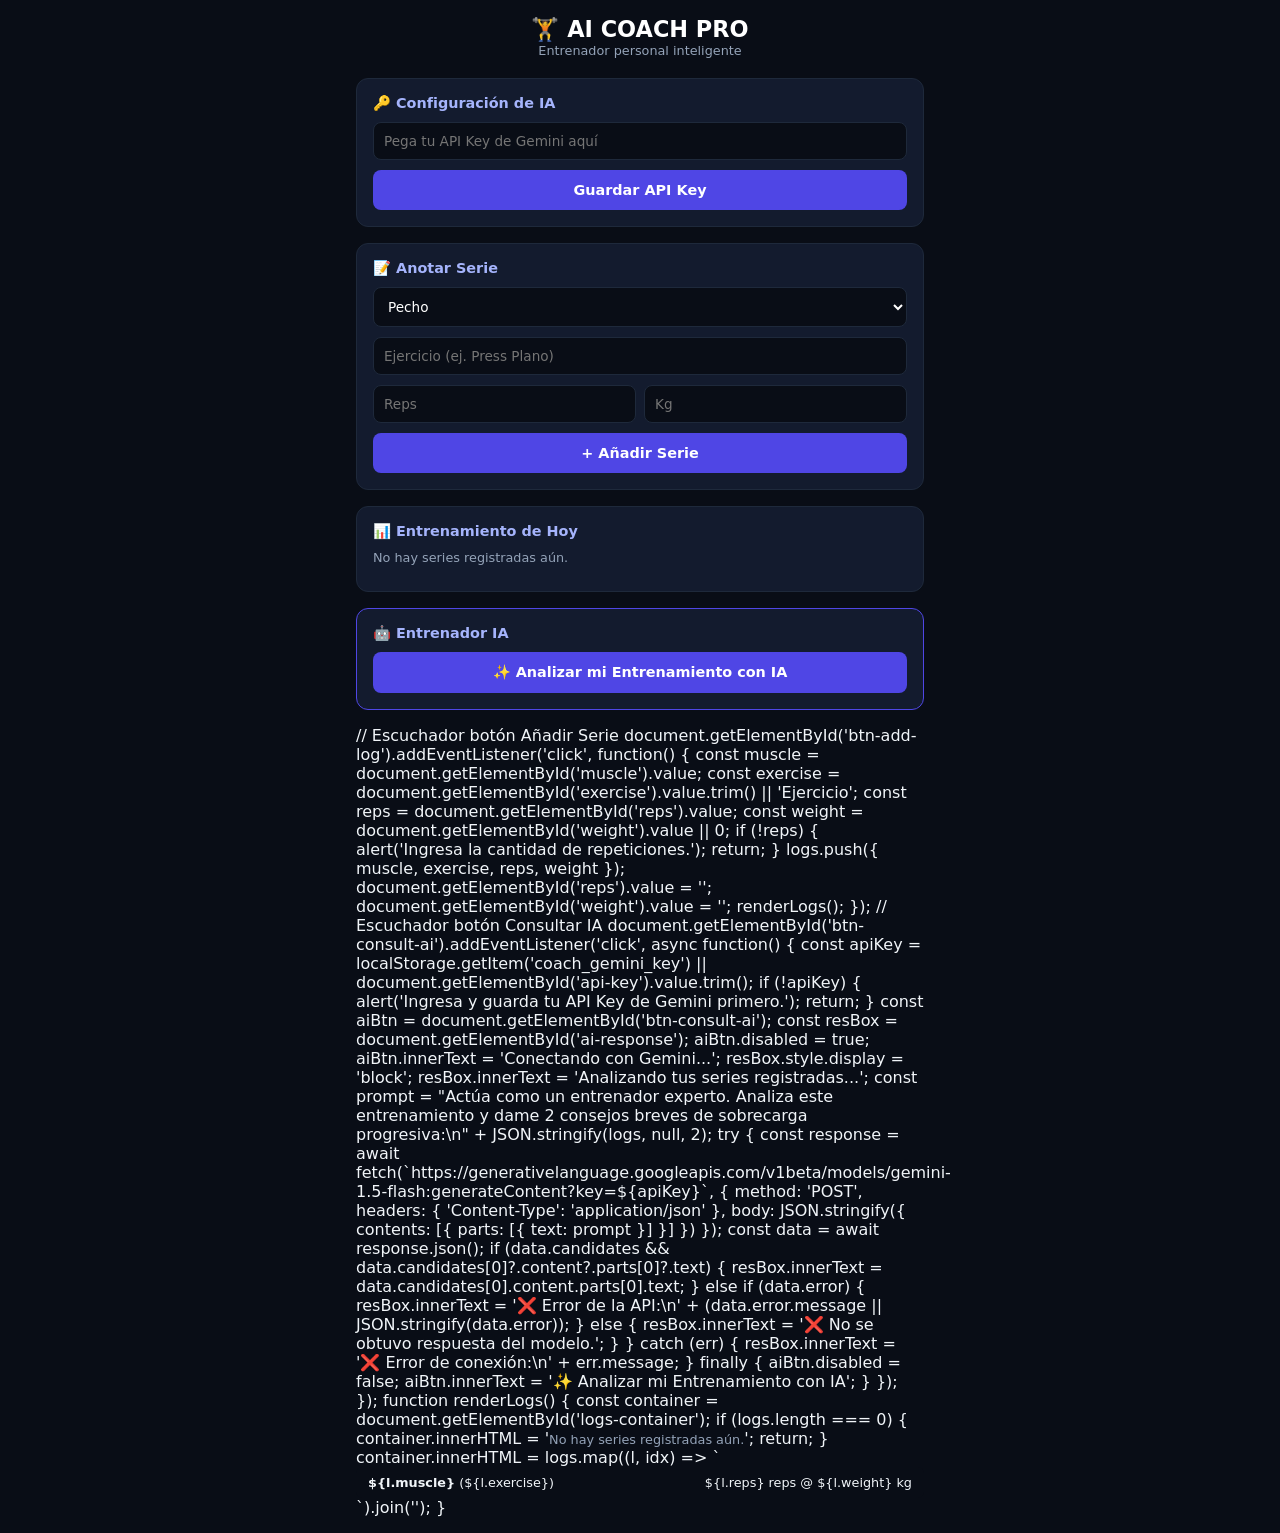
==== index.html @ 60cd3801 "Actualizar index.html" ====
<!DOCTYPE html>
<html lang="es">
<head>
    <meta charset="UTF-8">
    <meta name="viewport" content="width=device-width, initial-scale=1.0">
    <title>AI Coach Pro</title>
    <style>
        :root {
            --bg: #090d16;
            --card: #131b2e;
            --primary: #4f46e5;
            --accent: #10b981;
            --text: #f1f5f9;
            --sub: #94a3b8;
            --border: #1e293b;
        }

        * { box-sizing: border-box; margin: 0; padding: 0; font-family: system-ui, -apple-system, sans-serif; }
        body { background: var(--bg); color: var(--text); padding: 16px; max-width: 600px; margin: 0 auto; }
        
        header { text-align: center; margin-bottom: 20px; }
        h1 { font-size: 1.4rem; color: #fff; }
        p.subtitle { font-size: 0.8rem; color: var(--sub); }

        .card { background: var(--card); border: 1px solid var(--border); border-radius: 12px; padding: 16px; margin-bottom: 16px; }
        .card-title { font-size: 0.9rem; font-weight: 700; margin-bottom: 10px; color: #a5b4fc; }

        input, textarea, select {
            width: 100%; background: var(--bg); border: 1px solid var(--border);
            color: #fff; padding: 10px; border-radius: 8px; font-size: 0.85rem; margin-bottom: 10px;
            outline: none;
        }

        button {
            width: 100%; background: var(--primary); color: white; border: none;
            padding: 12px; border-radius: 8px; font-weight: 700; font-size: 0.9rem;
            cursor: pointer; transition: opacity 0.2s;
        }
        button:active { opacity: 0.8; }
        button:disabled { opacity: 0.5; cursor: not-allowed; }

        .workout-log { display: flex; flex-direction: column; gap: 8px; margin-bottom: 10px; }
        .log-item { background: var(--bg); padding: 8px 12px; border-radius: 6px; font-size: 0.8rem; display: flex; justify-content: space-between; align-items: center; }

        #ai-response {
            display: none; background: #064e3b; border: 1px solid var(--accent);
            padding: 12px; border-radius: 8px; font-size: 0.85rem; line-height: 1.5; margin-top: 10px; white-space: pre-wrap;
        }
    </style>
</head>
<body>

    <header>
        <h1>🏋️ AI COACH PRO</h1>
        <p class="subtitle">Entrenador personal inteligente</p>
    </header>

    <!-- Configuración Key -->
    <div class="card">
        <div class="card-title">🔑 Configuración de IA</div>
        <input type="password" id="api-key" placeholder="Pega tu API Key de Gemini aquí">
        <button id="btn-save-key">Guardar API Key</button>
    </div>

    <!-- Registro de Ejercicio -->
    <div class="card">
        <div class="card-title">📝 Anotar Serie</div>
        <select id="muscle">
            <option value="Pecho">Pecho</option>
            <option value="Espalda">Espalda</option>
            <option value="Hombros">Hombros</option>
            <option value="Piernas">Piernas</option>
            <option value="Brazos">Brazos</option>
        </select>
        <input type="text" id="exercise" placeholder="Ejercicio (ej. Press Plano)">
        <div style="display: flex; gap: 8px;">
            <input type="number" id="reps" placeholder="Reps">
            <input type="number" id="weight" placeholder="Kg">
        </div>
        <button id="btn-add-log">+ Añadir Serie</button>
    </div>

    <!-- Historial del Día -->
    <div class="card">
        <div class="card-title">📊 Entrenamiento de Hoy</div>
        <div id="logs-container" class="workout-log">
            <span style="font-size: 0.8rem; color: var(--sub);">No hay series registradas aún.</span>
        </div>
    </div>

    <!-- Analizador IA -->
    <div class="card" style="border-color: var(--primary);">
        <div class="card-title">🤖 Entrenador IA</div>
        <button id="btn-consult-ai">✨ Analizar mi Entrenamiento con IA</button>
        <div id="ai-response"></div>
    </div>

    <script>
    let logs = [];

    document.addEventListener("DOMContentLoaded", function() {
        
        // Cargar clave guardada
        const savedKey = localStorage.getItem('coach_gemini_key');
        if (savedKey) {
            document.getElementById('api-key').value = savedKey;
        }

        // Guardar API Key
        document.getElementById('btn-save-key').addEventListener('click', function() {
            const key = document.getElementById('api-key').value.trim();
            if (key) {
                localStorage.setItem('coach_gemini_key', key);
                alert('¡API Key guardada con éxito!');
            } else {
                alert('Ingresa una API Key válida.');
            }
        });

        // Registrar serie
        document.getElementById('btn-add-log').addEventListener('click', function() {
            const muscle = document.getElementById('muscle').value;
            const exercise = document.getElementById('exercise').value.trim() || 'Ejercicio';
            const reps = document.getElementById('reps').value;
            const weight = document.getElementById('weight').value || 0;

            if (!reps) {
                alert('Ingresa las repeticiones.');
                return;
            }

            logs.push({ muscle, exercise, reps, weight });
            document.getElementById('reps').value = '';
            document.getElementById('weight').value = '';
            
            renderLogs();
        });

        // Consultar IA con autodetección de modelo
        document.getElementById('btn-consult-ai').addEventListener('click', async function() {
            const apiKey = localStorage.getItem('coach_gemini_key') || document.getElementById('api-key').value.trim();
            
            if (!apiKey) {
                alert('Guarda tu API Key primero.');
                return;
            }

            const aiBtn = document.getElementById('btn-consult-ai');
            const resBox = document.getElementById('ai-response');
            
            aiBtn.disabled = true;
            aiBtn.innerText = 'Buscando modelo disponible...';
            resBox.style.display = 'block';
            resBox.innerText = 'Verificando modelos activos en tu cuenta...';

            try {
                // 1. Obtener la lista de modelos soportados por la API Key
                const listRes = await fetch(`https://generativelanguage.googleapis.com/v1beta/models?key=${apiKey}`);
                const listData = await listRes.json();

                if (!listData.models) {
                    throw new Error(listData.error?.message || "No se pudo consultar la lista de modelos.");
                }

                // Filtrar modelos válidos para generar contenido
                const validModel = listData.models.find(m => 
                    m.supportedGenerationMethods?.includes("generateContent") &&
                    (m.name.includes("flash") || m.name.includes("pro"))
                );

                if (!validModel) {
                    throw new Error("No hay modelos de generación de texto disponibles para esta clave API.");
                }

                const modelName = validModel.name; // Ejemplo: models/gemini-2.5-flash
                aiBtn.innerText = 'Analizando entrenamiento...';
                resBox.innerText = `Consultando a ${modelName.replace('models/', '')}...`;

                const prompt = "Actúa como un entrenador experto. Analiza las siguientes series y dame 2 consejos breves de sobrecarga progresiva:\n" + JSON.stringify(logs, null, 2);

                // 2. Ejecutar la petición al modelo detectado
                const response = await fetch(`https://generativelanguage.googleapis.com/v1beta/${modelName}:generateContent?key=${apiKey}`, {
                    method: 'POST',
                    headers: { 'Content-Type': 'application/json' },
                    body: JSON.stringify({
                        contents: [{ parts: [{ text: prompt }] }]
                    })
                });

                const data = await response.json();

                if (data.candidates && data.candidates[0]?.content?.parts[0]?.text) {
                    resBox.innerText = data.candidates[0].content.parts[0].text;
                } else if (data.error) {
                    resBox.innerText = '❌ Error del modelo:\n' + data.error.message;
                } else {
                    resBox.innerText = '❌ Sin respuesta del servidor.';
                }

            } catch (err) {
                resBox.innerText = '❌ Error:\n' + err.message;
            } finally {
                aiBtn.disabled = false;
                aiBtn.innerText = '✨ Analizar mi Entrenamiento con IA';
            }
        });
    });

    function renderLogs() {
        const container = document.getElementById('logs-container');
        if (logs.length === 0) {
            container.innerHTML = '<span style="font-size: 0.8rem; color: var(--sub);">No hay series registradas aún.</span>';
            return;
        }

        container.innerHTML = logs.map(l => `
            <div class="log-item">
                <span><strong>${l.muscle}</strong> (${l.exercise})</span>
                <span>${l.reps} reps @ ${l.weight} kg</span>
            </div>
        `).join('');
    }
</script>

            // Escuchador botón Añadir Serie
            document.getElementById('btn-add-log').addEventListener('click', function() {
                const muscle = document.getElementById('muscle').value;
                const exercise = document.getElementById('exercise').value.trim() || 'Ejercicio';
                const reps = document.getElementById('reps').value;
                const weight = document.getElementById('weight').value || 0;

                if (!reps) {
                    alert('Ingresa la cantidad de repeticiones.');
                    return;
                }

                logs.push({ muscle, exercise, reps, weight });
                document.getElementById('reps').value = '';
                document.getElementById('weight').value = '';
                
                renderLogs();
            });

            // Escuchador botón Consultar IA
            document.getElementById('btn-consult-ai').addEventListener('click', async function() {
                const apiKey = localStorage.getItem('coach_gemini_key') || document.getElementById('api-key').value.trim();
                
                if (!apiKey) {
                    alert('Ingresa y guarda tu API Key de Gemini primero.');
                    return;
                }

                const aiBtn = document.getElementById('btn-consult-ai');
                const resBox = document.getElementById('ai-response');
                
                aiBtn.disabled = true;
                aiBtn.innerText = 'Conectando con Gemini...';
                resBox.style.display = 'block';
                resBox.innerText = 'Analizando tus series registradas...';

                const prompt = "Actúa como un entrenador experto. Analiza este entrenamiento y dame 2 consejos breves de sobrecarga progresiva:\n" + JSON.stringify(logs, null, 2);

                try {
                    const response = await fetch(`https://generativelanguage.googleapis.com/v1beta/models/gemini-1.5-flash:generateContent?key=${apiKey}`, {
                        method: 'POST',
                        headers: { 'Content-Type': 'application/json' },
                        body: JSON.stringify({
                            contents: [{ parts: [{ text: prompt }] }]
                        })
                    });

                    const data = await response.json();

                    if (data.candidates && data.candidates[0]?.content?.parts[0]?.text) {
                        resBox.innerText = data.candidates[0].content.parts[0].text;
                    } else if (data.error) {
                        resBox.innerText = '❌ Error de la API:\n' + (data.error.message || JSON.stringify(data.error));
                    } else {
                        resBox.innerText = '❌ No se obtuvo respuesta del modelo.';
                    }
                } catch (err) {
                    resBox.innerText = '❌ Error de conexión:\n' + err.message;
                } finally {
                    aiBtn.disabled = false;
                    aiBtn.innerText = '✨ Analizar mi Entrenamiento con IA';
                }
            });
        });

        function renderLogs() {
            const container = document.getElementById('logs-container');
            if (logs.length === 0) {
                container.innerHTML = '<span style="font-size: 0.8rem; color: var(--sub);">No hay series registradas aún.</span>';
                return;
            }

            container.innerHTML = logs.map((l, idx) => `
                <div class="log-item">
                    <span><strong>${l.muscle}</strong> (${l.exercise})</span>
                    <span>${l.reps} reps @ ${l.weight} kg</span>
                </div>
            `).join('');
        }
    </script>
</body>
</html>
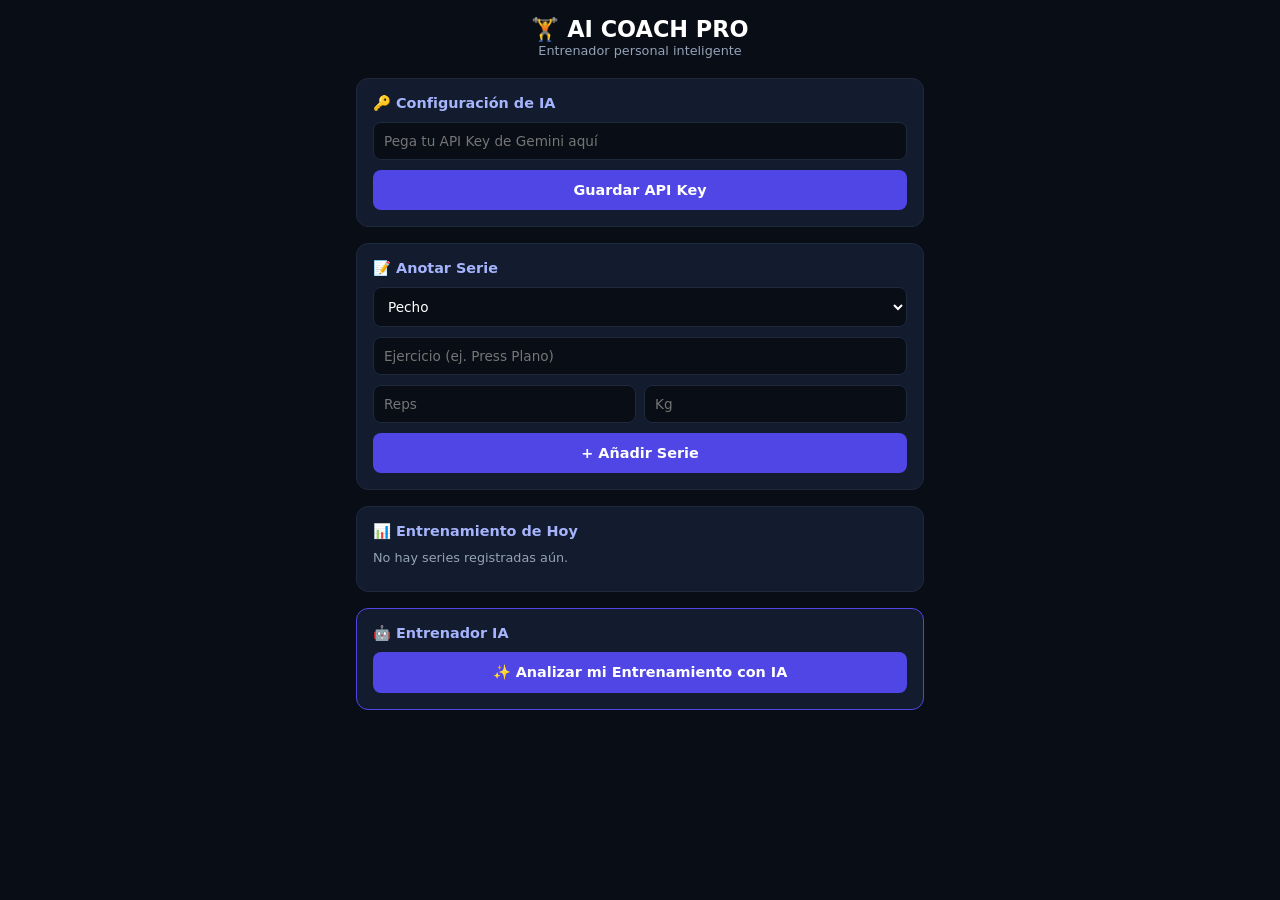
==== commit 90cb27cd: "Actualizar index.html" ====
--- a/index.html
+++ b/index.html
@@ -96,133 +96,28 @@
     </div>
 
     <script>
-    let logs = [];
-
-    document.addEventListener("DOMContentLoaded", function() {
-        
-        // Cargar clave guardada
-        const savedKey = localStorage.getItem('coach_gemini_key');
-        if (savedKey) {
-            document.getElementById('api-key').value = savedKey;
-        }
-
-        // Guardar API Key
-        document.getElementById('btn-save-key').addEventListener('click', function() {
-            const key = document.getElementById('api-key').value.trim();
-            if (key) {
-                localStorage.setItem('coach_gemini_key', key);
-                alert('¡API Key guardada con éxito!');
-            } else {
-                alert('Ingresa una API Key válida.');
+        let logs = [];
+
+        document.addEventListener("DOMContentLoaded", function() {
+            
+            // Cargar clave guardada
+            const savedKey = localStorage.getItem('coach_gemini_key');
+            if (savedKey) {
+                document.getElementById('api-key').value = savedKey;
             }
-        });
-
-        // Registrar serie
-        document.getElementById('btn-add-log').addEventListener('click', function() {
-            const muscle = document.getElementById('muscle').value;
-            const exercise = document.getElementById('exercise').value.trim() || 'Ejercicio';
-            const reps = document.getElementById('reps').value;
-            const weight = document.getElementById('weight').value || 0;
-
-            if (!reps) {
-                alert('Ingresa las repeticiones.');
-                return;
-            }
-
-            logs.push({ muscle, exercise, reps, weight });
-            document.getElementById('reps').value = '';
-            document.getElementById('weight').value = '';
-            
-            renderLogs();
-        });
-
-        // Consultar IA con autodetección de modelo
-        document.getElementById('btn-consult-ai').addEventListener('click', async function() {
-            const apiKey = localStorage.getItem('coach_gemini_key') || document.getElementById('api-key').value.trim();
-            
-            if (!apiKey) {
-                alert('Guarda tu API Key primero.');
-                return;
-            }
-
-            const aiBtn = document.getElementById('btn-consult-ai');
-            const resBox = document.getElementById('ai-response');
-            
-            aiBtn.disabled = true;
-            aiBtn.innerText = 'Buscando modelo disponible...';
-            resBox.style.display = 'block';
-            resBox.innerText = 'Verificando modelos activos en tu cuenta...';
-
-            try {
-                // 1. Obtener la lista de modelos soportados por la API Key
-                const listRes = await fetch(`https://generativelanguage.googleapis.com/v1beta/models?key=${apiKey}`);
-                const listData = await listRes.json();
-
-                if (!listData.models) {
-                    throw new Error(listData.error?.message || "No se pudo consultar la lista de modelos.");
-                }
-
-                // Filtrar modelos válidos para generar contenido
-                const validModel = listData.models.find(m => 
-                    m.supportedGenerationMethods?.includes("generateContent") &&
-                    (m.name.includes("flash") || m.name.includes("pro"))
-                );
-
-                if (!validModel) {
-                    throw new Error("No hay modelos de generación de texto disponibles para esta clave API.");
-                }
-
-                const modelName = validModel.name; // Ejemplo: models/gemini-2.5-flash
-                aiBtn.innerText = 'Analizando entrenamiento...';
-                resBox.innerText = `Consultando a ${modelName.replace('models/', '')}...`;
-
-                const prompt = "Actúa como un entrenador experto. Analiza las siguientes series y dame 2 consejos breves de sobrecarga progresiva:\n" + JSON.stringify(logs, null, 2);
-
-                // 2. Ejecutar la petición al modelo detectado
-                const response = await fetch(`https://generativelanguage.googleapis.com/v1beta/${modelName}:generateContent?key=${apiKey}`, {
-                    method: 'POST',
-                    headers: { 'Content-Type': 'application/json' },
-                    body: JSON.stringify({
-                        contents: [{ parts: [{ text: prompt }] }]
-                    })
-                });
-
-                const data = await response.json();
-
-                if (data.candidates && data.candidates[0]?.content?.parts[0]?.text) {
-                    resBox.innerText = data.candidates[0].content.parts[0].text;
-                } else if (data.error) {
-                    resBox.innerText = '❌ Error del modelo:\n' + data.error.message;
+
+            // Guardar API Key
+            document.getElementById('btn-save-key').addEventListener('click', function() {
+                const key = document.getElementById('api-key').value.trim();
+                if (key) {
+                    localStorage.setItem('coach_gemini_key', key);
+                    alert('¡API Key guardada con éxito!');
                 } else {
-                    resBox.innerText = '❌ Sin respuesta del servidor.';
-                }
-
-            } catch (err) {
-                resBox.innerText = '❌ Error:\n' + err.message;
-            } finally {
-                aiBtn.disabled = false;
-                aiBtn.innerText = '✨ Analizar mi Entrenamiento con IA';
-            }
-        });
-    });
-
-    function renderLogs() {
-        const container = document.getElementById('logs-container');
-        if (logs.length === 0) {
-            container.innerHTML = '<span style="font-size: 0.8rem; color: var(--sub);">No hay series registradas aún.</span>';
-            return;
-        }
-
-        container.innerHTML = logs.map(l => `
-            <div class="log-item">
-                <span><strong>${l.muscle}</strong> (${l.exercise})</span>
-                <span>${l.reps} reps @ ${l.weight} kg</span>
-            </div>
-        `).join('');
-    }
-</script>
-
-            // Escuchador botón Añadir Serie
+                    alert('Ingresa una API Key válida.');
+                }
+            });
+
+            // Registrar serie
             document.getElementById('btn-add-log').addEventListener('click', function() {
                 const muscle = document.getElementById('muscle').value;
                 const exercise = document.getElementById('exercise').value.trim() || 'Ejercicio';
@@ -230,7 +125,7 @@
                 const weight = document.getElementById('weight').value || 0;
 
                 if (!reps) {
-                    alert('Ingresa la cantidad de repeticiones.');
+                    alert('Ingresa las repeticiones.');
                     return;
                 }
 
@@ -241,12 +136,12 @@
                 renderLogs();
             });
 
-            // Escuchador botón Consultar IA
+            // Consultar IA con autodetección de modelo
             document.getElementById('btn-consult-ai').addEventListener('click', async function() {
                 const apiKey = localStorage.getItem('coach_gemini_key') || document.getElementById('api-key').value.trim();
                 
                 if (!apiKey) {
-                    alert('Ingresa y guarda tu API Key de Gemini primero.');
+                    alert('Guarda tu API Key primero.');
                     return;
                 }
 
@@ -254,14 +149,37 @@
                 const resBox = document.getElementById('ai-response');
                 
                 aiBtn.disabled = true;
-                aiBtn.innerText = 'Conectando con Gemini...';
+                aiBtn.innerText = 'Buscando modelo disponible...';
                 resBox.style.display = 'block';
-                resBox.innerText = 'Analizando tus series registradas...';
-
-                const prompt = "Actúa como un entrenador experto. Analiza este entrenamiento y dame 2 consejos breves de sobrecarga progresiva:\n" + JSON.stringify(logs, null, 2);
+                resBox.innerText = 'Verificando modelos activos en tu cuenta...';
 
                 try {
-                    const response = await fetch(`https://generativelanguage.googleapis.com/v1beta/models/gemini-1.5-flash:generateContent?key=${apiKey}`, {
+                    // 1. Obtener la lista de modelos soportados por la API Key
+                    const listRes = await fetch(`https://generativelanguage.googleapis.com/v1beta/models?key=${apiKey}`);
+                    const listData = await listRes.json();
+
+                    if (!listData.models) {
+                        throw new Error(listData.error?.message || "No se pudo consultar la lista de modelos.");
+                    }
+
+                    // Filtrar modelos válidos para generar contenido
+                    const validModel = listData.models.find(m => 
+                        m.supportedGenerationMethods?.includes("generateContent") &&
+                        (m.name.includes("flash") || m.name.includes("pro"))
+                    );
+
+                    if (!validModel) {
+                        throw new Error("No hay modelos de generación de texto disponibles para esta clave API.");
+                    }
+
+                    const modelName = validModel.name; 
+                    aiBtn.innerText = 'Analizando entrenamiento...';
+                    resBox.innerText = `Consultando a ${modelName.replace('models/', '')}...`;
+
+                    const prompt = "Actúa como un entrenador experto. Analiza las siguientes series y dame 2 consejos breves de sobrecarga progresiva:\n" + JSON.stringify(logs, null, 2);
+
+                    // 2. Ejecutar la petición al modelo detectado
+                    const response = await fetch(`https://generativelanguage.googleapis.com/v1beta/${modelName}:generateContent?key=${apiKey}`, {
                         method: 'POST',
                         headers: { 'Content-Type': 'application/json' },
                         body: JSON.stringify({
@@ -274,12 +192,13 @@
                     if (data.candidates && data.candidates[0]?.content?.parts[0]?.text) {
                         resBox.innerText = data.candidates[0].content.parts[0].text;
                     } else if (data.error) {
-                        resBox.innerText = '❌ Error de la API:\n' + (data.error.message || JSON.stringify(data.error));
+                        resBox.innerText = '❌ Error del modelo:\n' + data.error.message;
                     } else {
-                        resBox.innerText = '❌ No se obtuvo respuesta del modelo.';
+                        resBox.innerText = '❌ Sin respuesta del servidor.';
                     }
+
                 } catch (err) {
-                    resBox.innerText = '❌ Error de conexión:\n' + err.message;
+                    resBox.innerText = '❌ Error:\n' + err.message;
                 } finally {
                     aiBtn.disabled = false;
                     aiBtn.innerText = '✨ Analizar mi Entrenamiento con IA';
@@ -294,7 +213,7 @@
                 return;
             }
 
-            container.innerHTML = logs.map((l, idx) => `
+            container.innerHTML = logs.map(l => `
                 <div class="log-item">
                     <span><strong>${l.muscle}</strong> (${l.exercise})</span>
                     <span>${l.reps} reps @ ${l.weight} kg</span>
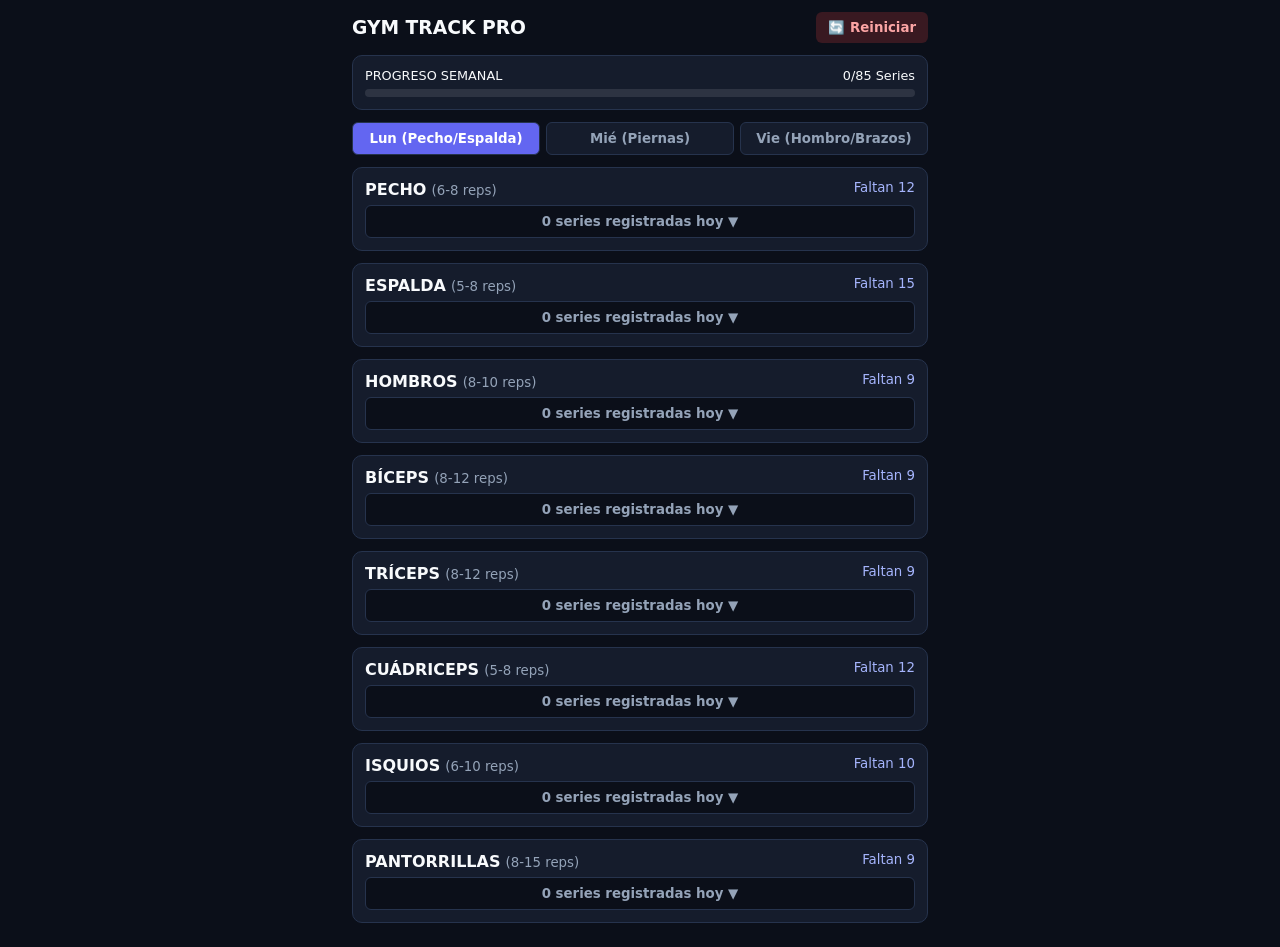
==== commit 39b244f0: "Actualizar index.html" ====
--- a/index.html
+++ b/index.html
@@ -3,223 +3,170 @@
 <head>
     <meta charset="UTF-8">
     <meta name="viewport" content="width=device-width, initial-scale=1.0">
-    <title>AI Coach Pro</title>
+    <title>Gym Track Pro</title>
     <style>
-        :root {
-            --bg: #090d16;
-            --card: #131b2e;
-            --primary: #4f46e5;
-            --accent: #10b981;
-            --text: #f1f5f9;
-            --sub: #94a3b8;
-            --border: #1e293b;
-        }
-
-        * { box-sizing: border-box; margin: 0; padding: 0; font-family: system-ui, -apple-system, sans-serif; }
-        body { background: var(--bg); color: var(--text); padding: 16px; max-width: 600px; margin: 0 auto; }
-        
-        header { text-align: center; margin-bottom: 20px; }
-        h1 { font-size: 1.4rem; color: #fff; }
-        p.subtitle { font-size: 0.8rem; color: var(--sub); }
-
-        .card { background: var(--card); border: 1px solid var(--border); border-radius: 12px; padding: 16px; margin-bottom: 16px; }
-        .card-title { font-size: 0.9rem; font-weight: 700; margin-bottom: 10px; color: #a5b4fc; }
-
-        input, textarea, select {
-            width: 100%; background: var(--bg); border: 1px solid var(--border);
-            color: #fff; padding: 10px; border-radius: 8px; font-size: 0.85rem; margin-bottom: 10px;
-            outline: none;
-        }
-
-        button {
-            width: 100%; background: var(--primary); color: white; border: none;
-            padding: 12px; border-radius: 8px; font-weight: 700; font-size: 0.9rem;
-            cursor: pointer; transition: opacity 0.2s;
-        }
-        button:active { opacity: 0.8; }
-        button:disabled { opacity: 0.5; cursor: not-allowed; }
-
-        .workout-log { display: flex; flex-direction: column; gap: 8px; margin-bottom: 10px; }
-        .log-item { background: var(--bg); padding: 8px 12px; border-radius: 6px; font-size: 0.8rem; display: flex; justify-content: space-between; align-items: center; }
-
-        #ai-response {
-            display: none; background: #064e3b; border: 1px solid var(--accent);
-            padding: 12px; border-radius: 8px; font-size: 0.85rem; line-height: 1.5; margin-top: 10px; white-space: pre-wrap;
-        }
+        :root { --bg: #0b0f19; --surf: #151c2c; --pri: #6366f1; --txt: #f8fafc; --sub: #94a3b8; --brd: #26334d; --accent: #10b981; }
+        * { box-sizing: border-box; margin: 0; padding: 0; font-family: system-ui, sans-serif; }
+        body { background: var(--bg); color: var(--txt); padding: 12px; max-width: 600px; margin: 0 auto; }
+        header { display: flex; justify-content: space-between; align-items: center; margin-bottom: 12px; }
+        .card { background: var(--surf); border: 1px solid var(--brd); border-radius: 10px; padding: 12px; margin-bottom: 12px; }
+        .bar-bg { background: rgba(255,255,255,0.1); border-radius: 6px; height: 8px; margin-top: 6px; }
+        .bar-fill { background: var(--pri); height: 100%; width: 0%; transition: width 0.3s; }
+        .row { display: flex; gap: 6px; }
+        input, select { background: var(--bg); border: 1px solid var(--brd); color: #fff; padding: 8px; border-radius: 6px; width: 100%; font-size: 0.8rem; outline: none; }
+        button { background: var(--pri); color: #fff; border: none; border-radius: 6px; padding: 8px 12px; font-weight: 700; cursor: pointer; }
+        .btn-day { flex: 1; background: var(--surf); border: 1px solid var(--brd); color: var(--sub); }
+        .btn-day.active { background: var(--pri); color: #fff; }
+        .chip { display: flex; justify-content: space-between; background: var(--bg); padding: 6px 8px; border-radius: 4px; margin-top: 4px; font-size: 0.75rem; align-items: center; }
+        .acc { display: none; flex-direction: column; gap: 6px; margin-top: 8px; border-top: 1px dashed var(--brd); padding-top: 8px; }
+        .acc.open { display: flex; }
+        .advice { background: rgba(16, 185, 129, 0.1); border: 1px solid var(--accent); color: #34d399; font-size: 0.75rem; padding: 6px; border-radius: 4px; margin-top: 6px; }
     </style>
 </head>
 <body>
 
     <header>
-        <h1>🏋️ AI COACH PRO</h1>
-        <p class="subtitle">Entrenador personal inteligente</p>
+        <h3>GYM TRACK PRO</h3>
+        <button style="background: rgba(239, 68, 68, 0.2); color: #fca5a5;" onclick="resetWeek()">🔄 Reiniciar</button>
     </header>
 
-    <!-- Configuración Key -->
     <div class="card">
-        <div class="card-title">🔑 Configuración de IA</div>
-        <input type="password" id="api-key" placeholder="Pega tu API Key de Gemini aquí">
-        <button id="btn-save-key">Guardar API Key</button>
+        <div class="row" style="justify-content:space-between; font-size:0.8rem;">
+            <span>PROGRESO SEMANAL</span><span id="tot-sum">0/0 Series</span>
+        </div>
+        <div class="bar-bg"><div id="bar" class="bar-fill"></div></div>
     </div>
 
-    <!-- Registro de Ejercicio -->
-    <div class="card">
-        <div class="card-title">📝 Anotar Serie</div>
-        <select id="muscle">
-            <option value="Pecho">Pecho</option>
-            <option value="Espalda">Espalda</option>
-            <option value="Hombros">Hombros</option>
-            <option value="Piernas">Piernas</option>
-            <option value="Brazos">Brazos</option>
-        </select>
-        <input type="text" id="exercise" placeholder="Ejercicio (ej. Press Plano)">
-        <div style="display: flex; gap: 8px;">
-            <input type="number" id="reps" placeholder="Reps">
-            <input type="number" id="weight" placeholder="Kg">
-        </div>
-        <button id="btn-add-log">+ Añadir Serie</button>
+    <div class="row" style="margin-bottom:12px;">
+        <button class="btn-day active" id="btn-lunes" onclick="setDay('lunes')">Lun (Pecho/Espalda)</button>
+        <button class="btn-day" id="btn-miercoles" onclick="setDay('miercoles')">Mié (Piernas)</button>
+        <button class="btn-day" id="btn-viernes" onclick="setDay('viernes')">Vie (Hombro/Brazos)</button>
     </div>
 
-    <!-- Historial del Día -->
-    <div class="card">
-        <div class="card-title">📊 Entrenamiento de Hoy</div>
-        <div id="logs-container" class="workout-log">
-            <span style="font-size: 0.8rem; color: var(--sub);">No hay series registradas aún.</span>
-        </div>
-    </div>
-
-    <!-- Analizador IA -->
-    <div class="card" style="border-color: var(--primary);">
-        <div class="card-title">🤖 Entrenador IA</div>
-        <button id="btn-consult-ai">✨ Analizar mi Entrenamiento con IA</button>
-        <div id="ai-response"></div>
-    </div>
+    <div id="list"></div>
 
     <script>
-        let logs = [];
+        const cfg = [
+            { id: 'pecho', n: 'PECHO', t: 12, minR: 6, maxR: 8, ex: ['Banco Plano', 'Inclinado Mancuernas', 'Fondos'] },
+            { id: 'espalda', n: 'ESPALDA', t: 15, minR: 5, maxR: 8, ex: ['Remo Bajo', 'Remo Máquina', 'Jalón Pecho'] },
+            { id: 'hombros', n: 'HOMBROS', t: 9, minR: 8, maxR: 10, ex: ['Press Militar', 'Elevaciones Laterales'] },
+            { id: 'biceps', n: 'BÍCEPS', t: 9, minR: 8, maxR: 12, ex: ['Curl Martillo', 'Curl Barra'] },
+            { id: 'triceps', n: 'TRÍCEPS', t: 9, minR: 8, maxR: 12, ex: ['Press Francés', 'Polea Cuerda'] },
+            { id: 'cuadriceps', n: 'CUÁDRICEPS', t: 12, minR: 5, maxR: 8, ex: ['Sentadilla', 'Prensa', 'Extensión'] },
+            { id: 'isquios', n: 'ISQUIOS', t: 10, minR: 6, maxR: 10, ex: ['Peso Muerto Rumano', 'Curl Acostado'] },
+            { id: 'pantorrillas', n: 'PANTORRILLAS', t: 9, minR: 8, maxR: 15, ex: ['Elevación Sentado', 'Elevación Parado'] }
+        ];
 
-        document.addEventListener("DOMContentLoaded", function() {
+        let day = 'lunes', store = {}, openAcc = {};
+
+        function init() {
+            store = JSON.parse(localStorage.getItem('gtp_s_local') || '{}');
+            cfg.forEach(i => { if (!store[i.id]) store[i.id] = { lunes: [], miercoles: [], viernes: [] }; });
+            render();
+        }
+
+        function save() {
+            localStorage.setItem('gtp_s_local', JSON.stringify(store));
+        }
+
+        function setDay(d) {
+            day = d;
+            document.querySelectorAll('.btn-day').forEach(b => b.classList.remove('active'));
+            document.getElementById('btn-' + d).classList.add('active');
+            render();
+        }
+
+        function toggleAcc(id) { openAcc[id] = !openAcc[id]; render(); }
+
+        function addSet(mId, minR, maxR) {
+            const ex = document.getElementById(`ex-${mId}`).value;
+            const reps = parseInt(document.getElementById(`rp-${mId}`).value);
+            const w = parseFloat(document.getElementById(`wg-${mId}`).value) || 0;
             
-            // Cargar clave guardada
-            const savedKey = localStorage.getItem('coach_gemini_key');
-            if (savedKey) {
-                document.getElementById('api-key').value = savedKey;
+            if (!reps) return alert('Ingresa las repeticiones realizadas');
+
+            // Lógica automática de sobrecarga progresiva local
+            let advice = "";
+            if (reps >= maxR) {
+                advice = `🔥 ¡Llegaste al tope (${maxR} reps)! Sube el peso la próxima.`;
+            } else if (reps < minR) {
+                advice = `⚠️ Estás por debajo del rango mínimo (${minR} reps). Mantén el peso o baja un poco.`;
+            } else {
+                advice = `✅ Buen rango. Intenta sacar 1 rep más la próxima.`;
             }
 
-            // Guardar API Key
-            document.getElementById('btn-save-key').addEventListener('click', function() {
-                const key = document.getElementById('api-key').value.trim();
-                if (key) {
-                    localStorage.setItem('coach_gemini_key', key);
-                    alert('¡API Key guardada con éxito!');
-                } else {
-                    alert('Ingresa una API Key válida.');
-                }
+            const item = { ex, reps, w, advice };
+            store[mId][day].push(item);
+            
+            document.getElementById(`rp-${mId}`).value = '';
+            save(); 
+            render();
+        }
+
+        function delSet(mId, idx) { 
+            store[mId][day].splice(idx, 1); 
+            save(); 
+            render(); 
+        }
+
+        function resetWeek() {
+            if (confirm('¿Reiniciar todas las series de la semana?')) {
+                cfg.forEach(i => store[i.id] = { lunes: [], miercoles: [], viernes: [] });
+                save(); 
+                render();
+            }
+        }
+
+        function render() {
+            const list = document.getElementById('list');
+            list.innerHTML = '';
+            let done = 0, target = 0;
+
+            cfg.forEach(i => {
+                const dSets = store[i.id][day] || [];
+                const tot = (store[i.id].lunes.length) + (store[i.id].miercoles.length) + (store[i.id].viernes.length);
+                done += tot; target += i.t;
+                const isOpen = openAcc[i.id];
+
+                // Obtener el consejo de la última serie registrada para este grupo muscular hoy
+                const lastSet = dSets.length > 0 ? dSets[dSets.length - 1] : null;
+
+                const card = document.createElement('div');
+                card.className = 'card';
+                card.innerHTML = `
+                    <div class="row" style="justify-content:space-between;">
+                        <div><strong>${i.n}</strong> <small style="color:var(--sub)">(${i.minR}-${i.maxR} reps)</small></div>
+                        <small style="color:#a5b4fc">Faltan ${Math.max(0, i.t - tot)}</small>
+                    </div>
+                    <button style="width:100%; margin-top:6px; background:var(--bg); border:1px solid var(--brd); color:var(--sub);" onclick="toggleAcc('${i.id}')">
+                        ${dSets.length} series registradas hoy ${isOpen ? '▲' : '▼'}
+                    </button>
+                    <div class="acc ${isOpen ? 'open' : ''}">
+                        <select id="ex-${i.id}">${i.ex.map(e=>`<option>${e}</option>`).join('')}</select>
+                        <div class="row">
+                            <input type="number" id="rp-${i.id}" placeholder="Reps hechas">
+                            <input type="number" id="wg-${i.id}" placeholder="Kg usados">
+                        </div>
+                        <button onclick="addSet('${i.id}', ${i.minR}, ${i.maxR})">+ Anotar Serie</button>
+                        
+                        ${lastSet ? `<div class="advice">${lastSet.advice}</div>` : ''}
+
+                        ${dSets.map((s, idx) => `
+                            <div class="chip">
+                                <span><strong>${s.ex}</strong>: ${s.reps} reps @ ${s.w}kg</span>
+                                <span style="color:#ef4444; cursor:pointer; font-weight:bold; padding:0 4px;" onclick="delSet('${i.id}',${idx})">✕</span>
+                            </div>
+                        `).join('')}
+                    </div>
+                `;
+                list.appendChild(card);
             });
 
-            // Registrar serie
-            document.getElementById('btn-add-log').addEventListener('click', function() {
-                const muscle = document.getElementById('muscle').value;
-                const exercise = document.getElementById('exercise').value.trim() || 'Ejercicio';
-                const reps = document.getElementById('reps').value;
-                const weight = document.getElementById('weight').value || 0;
+            document.getElementById('tot-sum').innerText = `${done}/${target} Series`;
+            document.getElementById('bar').style.width = (target > 0 ? Math.min(100, Math.round((done/target)*100)) : 0) + '%';
+        }
 
-                if (!reps) {
-                    alert('Ingresa las repeticiones.');
-                    return;
-                }
-
-                logs.push({ muscle, exercise, reps, weight });
-                document.getElementById('reps').value = '';
-                document.getElementById('weight').value = '';
-                
-                renderLogs();
-            });
-
-            // Consultar IA con autodetección de modelo
-            document.getElementById('btn-consult-ai').addEventListener('click', async function() {
-                const apiKey = localStorage.getItem('coach_gemini_key') || document.getElementById('api-key').value.trim();
-                
-                if (!apiKey) {
-                    alert('Guarda tu API Key primero.');
-                    return;
-                }
-
-                const aiBtn = document.getElementById('btn-consult-ai');
-                const resBox = document.getElementById('ai-response');
-                
-                aiBtn.disabled = true;
-                aiBtn.innerText = 'Buscando modelo disponible...';
-                resBox.style.display = 'block';
-                resBox.innerText = 'Verificando modelos activos en tu cuenta...';
-
-                try {
-                    // 1. Obtener la lista de modelos soportados por la API Key
-                    const listRes = await fetch(`https://generativelanguage.googleapis.com/v1beta/models?key=${apiKey}`);
-                    const listData = await listRes.json();
-
-                    if (!listData.models) {
-                        throw new Error(listData.error?.message || "No se pudo consultar la lista de modelos.");
-                    }
-
-                    // Filtrar modelos válidos para generar contenido
-                    const validModel = listData.models.find(m => 
-                        m.supportedGenerationMethods?.includes("generateContent") &&
-                        (m.name.includes("flash") || m.name.includes("pro"))
-                    );
-
-                    if (!validModel) {
-                        throw new Error("No hay modelos de generación de texto disponibles para esta clave API.");
-                    }
-
-                    const modelName = validModel.name; 
-                    aiBtn.innerText = 'Analizando entrenamiento...';
-                    resBox.innerText = `Consultando a ${modelName.replace('models/', '')}...`;
-
-                    const prompt = "Actúa como un entrenador experto. Analiza las siguientes series y dame 2 consejos breves de sobrecarga progresiva:\n" + JSON.stringify(logs, null, 2);
-
-                    // 2. Ejecutar la petición al modelo detectado
-                    const response = await fetch(`https://generativelanguage.googleapis.com/v1beta/${modelName}:generateContent?key=${apiKey}`, {
-                        method: 'POST',
-                        headers: { 'Content-Type': 'application/json' },
-                        body: JSON.stringify({
-                            contents: [{ parts: [{ text: prompt }] }]
-                        })
-                    });
-
-                    const data = await response.json();
-
-                    if (data.candidates && data.candidates[0]?.content?.parts[0]?.text) {
-                        resBox.innerText = data.candidates[0].content.parts[0].text;
-                    } else if (data.error) {
-                        resBox.innerText = '❌ Error del modelo:\n' + data.error.message;
-                    } else {
-                        resBox.innerText = '❌ Sin respuesta del servidor.';
-                    }
-
-                } catch (err) {
-                    resBox.innerText = '❌ Error:\n' + err.message;
-                } finally {
-                    aiBtn.disabled = false;
-                    aiBtn.innerText = '✨ Analizar mi Entrenamiento con IA';
-                }
-            });
-        });
-
-        function renderLogs() {
-            const container = document.getElementById('logs-container');
-            if (logs.length === 0) {
-                container.innerHTML = '<span style="font-size: 0.8rem; color: var(--sub);">No hay series registradas aún.</span>';
-                return;
-            }
-
-            container.innerHTML = logs.map(l => `
-                <div class="log-item">
-                    <span><strong>${l.muscle}</strong> (${l.exercise})</span>
-                    <span>${l.reps} reps @ ${l.weight} kg</span>
-                </div>
-            `).join('');
-        }
+        window.onload = init;
     </script>
 </body>
 </html>
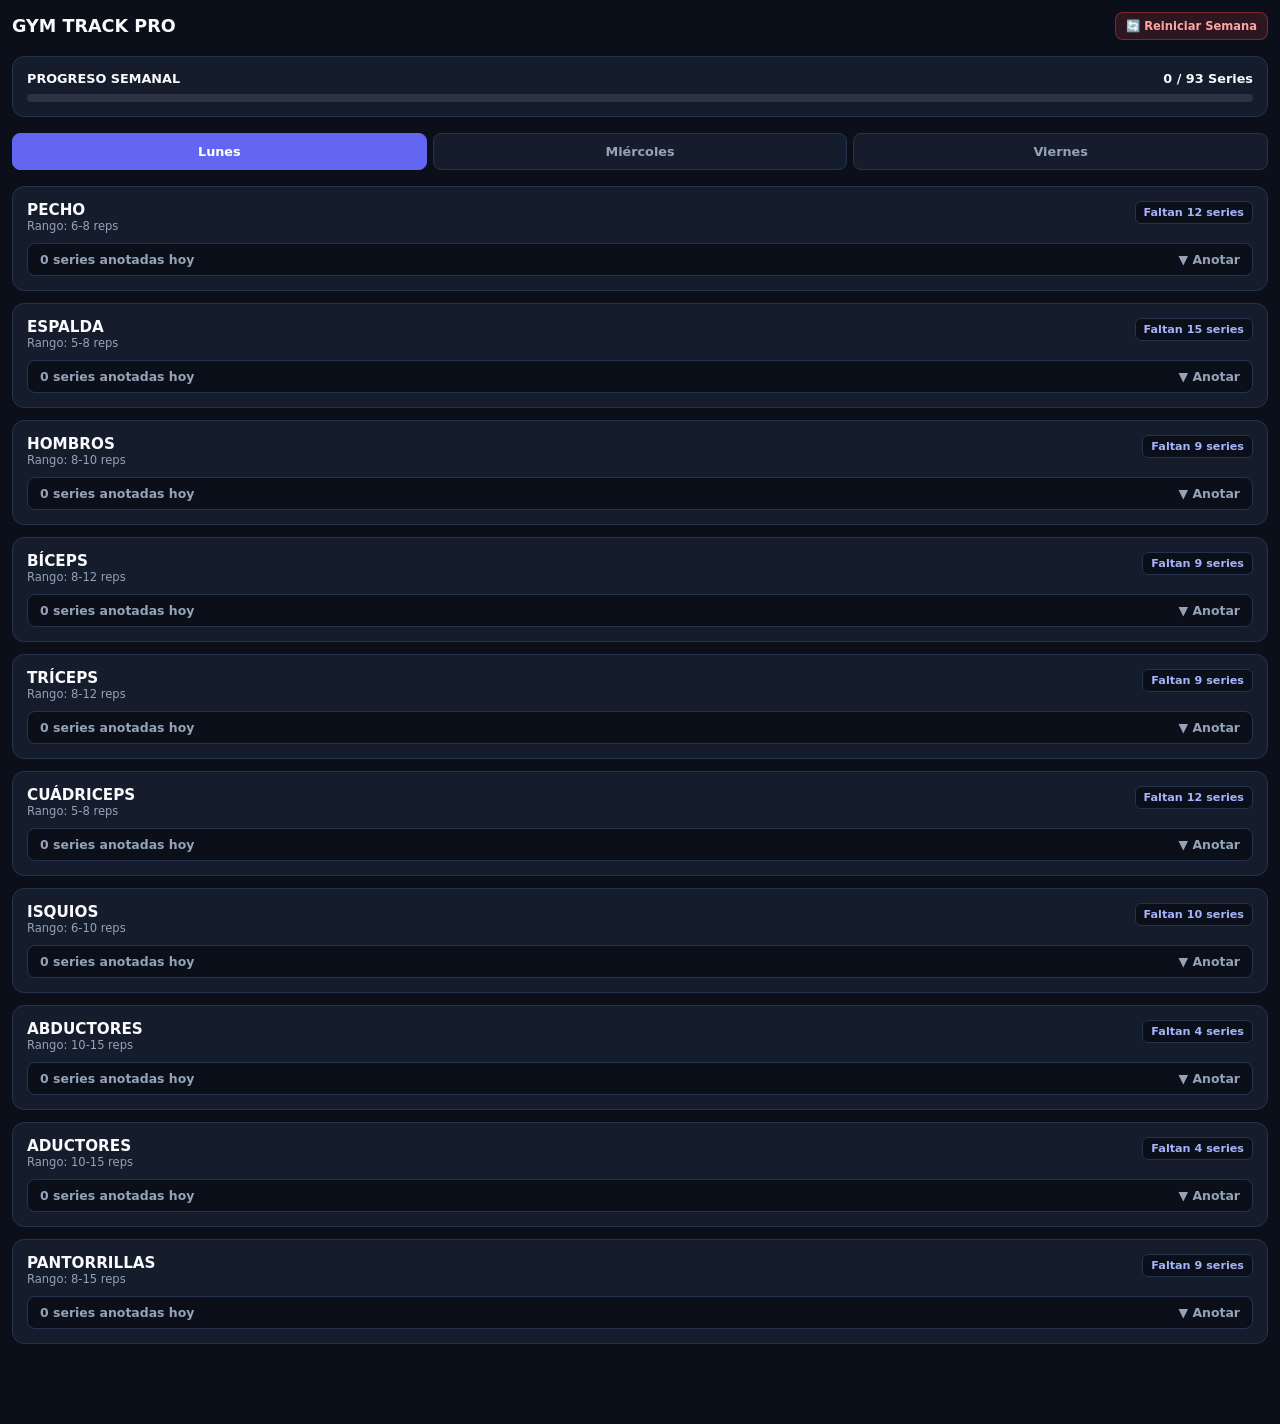
==== commit d98d31fb: "Actualizar index.html" ====
--- a/index.html
+++ b/index.html
@@ -2,171 +2,515 @@
 <html lang="es">
 <head>
     <meta charset="UTF-8">
-    <meta name="viewport" content="width=device-width, initial-scale=1.0">
-    <title>Gym Track Pro</title>
+    <meta name="viewport" content="width=device-width, initial-scale=1.0, maximum-scale=1.0, user-scalable=no">
+    <title>Gym Track Pro - Auto Progress</title>
     <style>
-        :root { --bg: #0b0f19; --surf: #151c2c; --pri: #6366f1; --txt: #f8fafc; --sub: #94a3b8; --brd: #26334d; --accent: #10b981; }
-        * { box-sizing: border-box; margin: 0; padding: 0; font-family: system-ui, sans-serif; }
-        body { background: var(--bg); color: var(--txt); padding: 12px; max-width: 600px; margin: 0 auto; }
-        header { display: flex; justify-content: space-between; align-items: center; margin-bottom: 12px; }
-        .card { background: var(--surf); border: 1px solid var(--brd); border-radius: 10px; padding: 12px; margin-bottom: 12px; }
-        .bar-bg { background: rgba(255,255,255,0.1); border-radius: 6px; height: 8px; margin-top: 6px; }
-        .bar-fill { background: var(--pri); height: 100%; width: 0%; transition: width 0.3s; }
-        .row { display: flex; gap: 6px; }
-        input, select { background: var(--bg); border: 1px solid var(--brd); color: #fff; padding: 8px; border-radius: 6px; width: 100%; font-size: 0.8rem; outline: none; }
-        button { background: var(--pri); color: #fff; border: none; border-radius: 6px; padding: 8px 12px; font-weight: 700; cursor: pointer; }
-        .btn-day { flex: 1; background: var(--surf); border: 1px solid var(--brd); color: var(--sub); }
-        .btn-day.active { background: var(--pri); color: #fff; }
-        .chip { display: flex; justify-content: space-between; background: var(--bg); padding: 6px 8px; border-radius: 4px; margin-top: 4px; font-size: 0.75rem; align-items: center; }
-        .acc { display: none; flex-direction: column; gap: 6px; margin-top: 8px; border-top: 1px dashed var(--brd); padding-top: 8px; }
-        .acc.open { display: flex; }
-        .advice { background: rgba(16, 185, 129, 0.1); border: 1px solid var(--accent); color: #34d399; font-size: 0.75rem; padding: 6px; border-radius: 4px; margin-top: 6px; }
+        :root {
+            --bg: #0b0f19;
+            --surface: #151c2c;
+            --primary: #6366f1;
+            --accent: #10b981;
+            --warning: #f59e0b;
+            --danger: #ef4444;
+            --text: #f8fafc;
+            --text-sub: #94a3b8;
+            --border: #26334d;
+            --radius: 12px;
+        }
+
+        * {
+            box-sizing: border-box;
+            margin: 0;
+            padding: 0;
+            font-family: system-ui, -apple-system, BlinkMacSystemFont, 'Segoe UI', Roboto, sans-serif;
+            -webkit-tap-highlight-color: transparent;
+        }
+
+        body {
+            background-color: var(--bg);
+            color: var(--text);
+            padding: 12px;
+            padding-bottom: 80px;
+        }
+
+        header {
+            display: flex;
+            justify-content: space-between;
+            align-items: center;
+            margin-bottom: 16px;
+        }
+
+        .app-title {
+            font-size: 1.1rem;
+            font-weight: 800;
+        }
+
+        .btn-reset-week {
+            background: rgba(239, 68, 68, 0.15);
+            border: 1px solid rgba(239, 68, 68, 0.4);
+            color: #fca5a5;
+            font-size: 0.72rem;
+            font-weight: 700;
+            padding: 6px 10px;
+            border-radius: 8px;
+            cursor: pointer;
+            transition: all 0.2s;
+        }
+
+        .btn-reset-week:active {
+            background: rgba(239, 68, 68, 0.3);
+        }
+
+        .summary-card {
+            background: var(--surface);
+            border: 1px solid var(--border);
+            border-radius: var(--radius);
+            padding: 14px;
+            margin-bottom: 16px;
+        }
+
+        .summary-header {
+            display: flex;
+            justify-content: space-between;
+            align-items: center;
+            margin-bottom: 8px;
+            font-size: 0.8rem;
+            font-weight: 700;
+        }
+
+        .progress-bar {
+            width: 100%;
+            height: 8px;
+            background: rgba(255,255,255,0.1);
+            border-radius: 10px;
+            overflow: hidden;
+        }
+
+        .progress-fill {
+            height: 100%;
+            background: var(--primary);
+            width: 0%;
+            transition: width 0.3s ease;
+        }
+
+        .day-selector {
+            display: flex;
+            gap: 6px;
+            margin-bottom: 16px;
+        }
+
+        .day-btn {
+            flex: 1;
+            background: var(--surface);
+            border: 1px solid var(--border);
+            color: var(--text-sub);
+            padding: 10px 4px;
+            font-weight: 700;
+            font-size: 0.8rem;
+            border-radius: 8px;
+            cursor: pointer;
+        }
+
+        .day-btn.active {
+            background: var(--primary);
+            color: #fff;
+            border-color: var(--primary);
+        }
+
+        .muscle-cards-list {
+            display: flex;
+            flex-direction: column;
+            gap: 12px;
+        }
+
+        .muscle-card {
+            background: var(--surface);
+            border: 1px solid var(--border);
+            border-radius: var(--radius);
+            padding: 14px;
+        }
+
+        .card-header {
+            display: flex;
+            justify-content: space-between;
+            align-items: flex-start;
+            margin-bottom: 10px;
+        }
+
+        .muscle-title {
+            font-size: 0.95rem;
+            font-weight: 800;
+        }
+
+        .target-info {
+            font-size: 0.72rem;
+            color: var(--text-sub);
+        }
+
+        .remaining-badge {
+            background: var(--bg);
+            border: 1px solid var(--border);
+            padding: 4px 8px;
+            border-radius: 6px;
+            font-size: 0.7rem;
+            font-weight: 700;
+            color: #a5b4fc;
+        }
+
+        .accordion-trigger {
+            background: var(--bg);
+            border: 1px solid var(--border);
+            color: var(--text-sub);
+            padding: 8px 12px;
+            border-radius: 8px;
+            font-size: 0.78rem;
+            font-weight: 700;
+            display: flex;
+            justify-content: space-between;
+            width: 100%;
+            cursor: pointer;
+        }
+
+        .accordion-content {
+            display: none;
+            flex-direction: column;
+            gap: 10px;
+            margin-top: 10px;
+            padding-top: 10px;
+            border-top: 1px dashed var(--border);
+        }
+
+        .accordion-content.open {
+            display: flex;
+        }
+
+        .input-row {
+            display: flex;
+            flex-direction: column;
+            gap: 8px;
+            background: var(--bg);
+            padding: 10px;
+            border-radius: 8px;
+        }
+
+        .select-ex, .input-custom-ex, .input-fields input {
+            width: 100%;
+            background: var(--surface);
+            border: 1px solid var(--border);
+            color: #fff;
+            padding: 8px;
+            border-radius: 6px;
+            font-size: 0.8rem;
+            outline: none;
+        }
+
+        .smart-coach-box {
+            background: rgba(99, 102, 241, 0.15);
+            border: 1px solid rgba(99, 102, 241, 0.4);
+            border-radius: 6px;
+            padding: 8px 10px;
+            font-size: 0.75rem;
+            color: #c7d2fe;
+            line-height: 1.35;
+        }
+
+        .smart-coach-title {
+            font-weight: 800;
+            color: #a5b4fc;
+            margin-bottom: 3px;
+        }
+
+        .input-fields {
+            display: grid;
+            grid-template-columns: 1fr 1fr;
+            gap: 6px;
+        }
+
+        .btn-add-set {
+            width: 100%;
+            background: var(--primary);
+            color: white;
+            border: none;
+            border-radius: 6px;
+            padding: 8px;
+            font-weight: 700;
+            font-size: 0.8rem;
+            cursor: pointer;
+        }
+
+        .set-chip {
+            background: var(--bg);
+            border: 1px solid var(--border);
+            padding: 6px 10px;
+            border-radius: 6px;
+            font-size: 0.72rem;
+            display: flex;
+            align-items: center;
+            justify-content: space-between;
+            margin-top: 4px;
+        }
+
+        .advice-tag {
+            font-size: 0.65rem;
+            font-weight: 700;
+            padding: 2px 6px;
+            border-radius: 4px;
+            display: inline-block;
+            margin-top: 2px;
+        }
+
+        .advice-up { background: rgba(245, 158, 11, 0.2); color: var(--warning); }
+        .advice-ok { background: rgba(16, 185, 129, 0.2); color: var(--accent); }
+        .advice-down { background: rgba(239, 68, 68, 0.2); color: var(--danger); }
+
+        .btn-del-chip {
+            background: transparent;
+            border: none;
+            color: var(--danger);
+            font-weight: 800;
+            cursor: pointer;
+        }
     </style>
 </head>
 <body>
 
     <header>
-        <h3>GYM TRACK PRO</h3>
-        <button style="background: rgba(239, 68, 68, 0.2); color: #fca5a5;" onclick="resetWeek()">🔄 Reiniciar</button>
+        <div class="app-title">GYM TRACK PRO</div>
+        <button class="btn-reset-week" onclick="resetWeek()">🔄 Reiniciar Semana</button>
     </header>
 
-    <div class="card">
-        <div class="row" style="justify-content:space-between; font-size:0.8rem;">
-            <span>PROGRESO SEMANAL</span><span id="tot-sum">0/0 Series</span>
+    <div class="summary-card">
+        <div class="summary-header">
+            <span>PROGRESO SEMANAL</span>
+            <span id="total-summary">0 / 0 Series</span>
         </div>
-        <div class="bar-bg"><div id="bar" class="bar-fill"></div></div>
+        <div class="progress-bar">
+            <div class="progress-fill" id="total-progress-bar"></div>
+        </div>
     </div>
 
-    <div class="row" style="margin-bottom:12px;">
-        <button class="btn-day active" id="btn-lunes" onclick="setDay('lunes')">Lun (Pecho/Espalda)</button>
-        <button class="btn-day" id="btn-miercoles" onclick="setDay('miercoles')">Mié (Piernas)</button>
-        <button class="btn-day" id="btn-viernes" onclick="setDay('viernes')">Vie (Hombro/Brazos)</button>
+    <div class="day-selector">
+        <button class="day-btn active" id="btn-lunes" onclick="setDay('lunes')">Lunes</button>
+        <button class="day-btn" id="btn-miercoles" onclick="setDay('miercoles')">Miércoles</button>
+        <button class="day-btn" id="btn-viernes" onclick="setDay('viernes')">Viernes</button>
     </div>
 
-    <div id="list"></div>
+    <div class="muscle-cards-list" id="cards-container">Cargando...</div>
 
     <script>
-        const cfg = [
-            { id: 'pecho', n: 'PECHO', t: 12, minR: 6, maxR: 8, ex: ['Banco Plano', 'Inclinado Mancuernas', 'Fondos'] },
-            { id: 'espalda', n: 'ESPALDA', t: 15, minR: 5, maxR: 8, ex: ['Remo Bajo', 'Remo Máquina', 'Jalón Pecho'] },
-            { id: 'hombros', n: 'HOMBROS', t: 9, minR: 8, maxR: 10, ex: ['Press Militar', 'Elevaciones Laterales'] },
-            { id: 'biceps', n: 'BÍCEPS', t: 9, minR: 8, maxR: 12, ex: ['Curl Martillo', 'Curl Barra'] },
-            { id: 'triceps', n: 'TRÍCEPS', t: 9, minR: 8, maxR: 12, ex: ['Press Francés', 'Polea Cuerda'] },
-            { id: 'cuadriceps', n: 'CUÁDRICEPS', t: 12, minR: 5, maxR: 8, ex: ['Sentadilla', 'Prensa', 'Extensión'] },
-            { id: 'isquios', n: 'ISQUIOS', t: 10, minR: 6, maxR: 10, ex: ['Peso Muerto Rumano', 'Curl Acostado'] },
-            { id: 'pantorrillas', n: 'PANTORRILLAS', t: 9, minR: 8, maxR: 15, ex: ['Elevación Sentado', 'Elevación Parado'] }
+        const initialConfig = [
+            { id: 'pecho', name: 'PECHO', targetSeries: 12, minReps: 6, maxReps: 8, defaultExercises: ['Banco Plano', 'Inclinado con Mancuernas', 'Fondos', 'Aperturas'] },
+            { id: 'espalda', name: 'ESPALDA', targetSeries: 15, minReps: 5, maxReps: 8, defaultExercises: ['Remo Bajo (Triángulo)', 'Remo en Máquina Inclinado', 'Remo Sentado', 'Jalón al Pecho'] },
+            { id: 'hombros', name: 'HOMBROS', targetSeries: 9, minReps: 8, maxReps: 10, defaultExercises: ['Press Militar', 'Elevaciones Laterales', 'Pájaro'] },
+            { id: 'biceps', name: 'BÍCEPS', targetSeries: 9, minReps: 8, maxReps: 12, defaultExercises: ['Curl Martillo', 'Curl Parado con Barra/Mancuerna', 'Curl Inclinado'] },
+            { id: 'triceps', name: 'TRÍCEPS', targetSeries: 9, minReps: 8, maxReps: 12, defaultExercises: ['Press Francés', 'Extensión Polea con Cuerda', 'Extensión Copa'] },
+            { id: 'cuadriceps', name: 'CUÁDRICEPS', targetSeries: 12, minReps: 5, maxReps: 8, defaultExercises: ['Sentadillas / Hack', 'Prensa de Piernas', 'Extensión de Cuádriceps'] },
+            { id: 'isquios', name: 'ISQUIOS', targetSeries: 10, minReps: 6, maxReps: 10, defaultExercises: ['Peso Muerto Rumano', 'Curl Femoral Acostado'] },
+            { id: 'abductores', name: 'ABDUCTORES', targetSeries: 4, minReps: 10, maxReps: 15, defaultExercises: ['Abductores Máquina'] },
+            { id: 'aductores', name: 'ADUCTORES', targetSeries: 4, minReps: 10, maxReps: 15, defaultExercises: ['Aductores Máquina'] },
+            { id: 'pantorrillas', name: 'PANTORRILLAS', targetSeries: 9, minReps: 8, maxReps: 15, defaultExercises: ['Elevación Talones Sentado', 'Elevación Talones Parado'] }
         ];
 
-        let day = 'lunes', store = {}, openAcc = {};
-
-        function init() {
-            store = JSON.parse(localStorage.getItem('gtp_s_local') || '{}');
-            cfg.forEach(i => { if (!store[i.id]) store[i.id] = { lunes: [], miercoles: [], viernes: [] }; });
+        let activeDay = 'lunes';
+        let store = {};
+        let exerciseHistory = {};
+        let openAccordions = {};
+
+        function initApp() {
+            try {
+                const savedStore = localStorage.getItem('gtp_store');
+                const savedHistory = localStorage.getItem('gtp_history');
+                if (savedStore) store = JSON.parse(savedStore);
+                if (savedHistory) exerciseHistory = JSON.parse(savedHistory);
+            } catch(e) {}
+
+            initialConfig.forEach(item => {
+                if (!store[item.id]) {
+                    store[item.id] = { lunes: [], miercoles: [], viernes: [] };
+                }
+            });
             render();
         }
 
-        function save() {
-            localStorage.setItem('gtp_s_local', JSON.stringify(store));
-        }
-
-        function setDay(d) {
-            day = d;
-            document.querySelectorAll('.btn-day').forEach(b => b.classList.remove('active'));
-            document.getElementById('btn-' + d).classList.add('active');
+        function saveData() {
+            try {
+                localStorage.setItem('gtp_store', JSON.stringify(store));
+                localStorage.setItem('gtp_history', JSON.stringify(exerciseHistory));
+            } catch(e) {}
+        }
+
+        function setDay(day) {
+            activeDay = day;
+            document.querySelectorAll('.day-btn').forEach(btn => btn.classList.remove('active'));
+            document.getElementById('btn-' + day).classList.add('active');
             render();
         }
 
-        function toggleAcc(id) { openAcc[id] = !openAcc[id]; render(); }
-
-        function addSet(mId, minR, maxR) {
-            const ex = document.getElementById(`ex-${mId}`).value;
-            const reps = parseInt(document.getElementById(`rp-${mId}`).value);
-            const w = parseFloat(document.getElementById(`wg-${mId}`).value) || 0;
-            
-            if (!reps) return alert('Ingresa las repeticiones realizadas');
-
-            // Lógica automática de sobrecarga progresiva local
-            let advice = "";
-            if (reps >= maxR) {
-                advice = `🔥 ¡Llegaste al tope (${maxR} reps)! Sube el peso la próxima.`;
-            } else if (reps < minR) {
-                advice = `⚠️ Estás por debajo del rango mínimo (${minR} reps). Mantén el peso o baja un poco.`;
-            } else {
-                advice = `✅ Buen rango. Intenta sacar 1 rep más la próxima.`;
-            }
-
-            const item = { ex, reps, w, advice };
-            store[mId][day].push(item);
-            
-            document.getElementById(`rp-${mId}`).value = '';
-            save(); 
+        function toggleAccordion(id) {
+            openAccordions[id] = !openAccordions[id];
             render();
         }
 
-        function delSet(mId, idx) { 
-            store[mId][day].splice(idx, 1); 
-            save(); 
-            render(); 
-        }
-
         function resetWeek() {
-            if (confirm('¿Reiniciar todas las series de la semana?')) {
-                cfg.forEach(i => store[i.id] = { lunes: [], miercoles: [], viernes: [] });
-                save(); 
+            if (confirm("¿Comenzar nueva semana? Se limpiarán las repeticiones registradas, pero la memoria de tus pesos quedará guardada para el análisis del Smart Coach.")) {
+                initialConfig.forEach(item => {
+                    store[item.id].lunes = [];
+                    store[item.id].miercoles = [];
+                    store[item.id].viernes = [];
+                });
+                saveData();
                 render();
             }
         }
 
+        function getSmartAdvice(muscleId, exName) {
+            const config = initialConfig.find(c => c.id === muscleId);
+            const history = exerciseHistory[exName];
+
+            if (!history || history.length === 0) {
+                return `💡 <strong>Inicio:</strong> Sin datos previos. Elige un peso para hacer entre <strong>${config.minReps} y ${config.maxReps} reps</strong>.`;
+            }
+
+            const last = history[history.length - 1];
+
+            if (last.reps > config.maxReps) {
+                const sugg = (last.weight > 0) ? (last.weight * 1.05).toFixed(1) : last.weight;
+                return `📊 <strong>Análisis semanal:</strong> Como la semana pasada superaste el objetivo (${last.reps} reps con ${last.weight}kg), te conviene subir a <strong>${sugg}kg</strong> para tu primera serie (${config.minReps}-${config.maxReps} reps).`;
+            } else if (last.reps < config.minReps) {
+                return `📊 <strong>Análisis semanal:</strong> La semana pasada quedaste exigido (${last.reps} reps con ${last.weight}kg). Te conviene mantener o bajar un poco a <strong>${last.weight}kg</strong> buscando llegar al mínimo de ${config.minReps} reps.`;
+            } else {
+                return `📊 <strong>Análisis semanal:</strong> La semana pasada completaste ${last.reps} reps con ${last.weight}kg. Te conviene empezar hoy con <strong>${last.weight}kg</strong> e intentar sumar 1 rep más.`;
+            }
+        }
+
+        function updateCoachAdvice(muscleId) {
+            const select = document.getElementById('select-' + muscleId);
+            const coachBox = document.getElementById('coach-' + muscleId);
+            const weightInput = document.getElementById('weight-' + muscleId);
+
+            if (select && coachBox) {
+                const exName = select.value;
+                coachBox.innerHTML = `
+                    <div class="smart-coach-title">🤖 PLAN DEL SMART COACH:</div>
+                    <div>${getSmartAdvice(muscleId, exName)}</div>
+                `;
+
+                // Auto-sugerir el último peso guardado en el campo de entrada
+                if (weightInput && exerciseHistory[exName] && exerciseHistory[exName].length > 0) {
+                    const lastWeight = exerciseHistory[exName][exerciseHistory[exName].length - 1].weight;
+                    if (!weightInput.value) {
+                        weightInput.value = lastWeight;
+                    }
+                }
+            }
+        }
+
+        function addSet(muscleId, minReps, maxReps) {
+            const select = document.getElementById('select-' + muscleId);
+            const repsInput = document.getElementById('reps-' + muscleId);
+            const weightInput = document.getElementById('weight-' + muscleId);
+
+            const exName = select.value;
+            const reps = parseInt(repsInput.value);
+            const weight = parseFloat(weightInput.value) || 0;
+
+            if (!reps) return alert('Ingresa las repeticiones logradas');
+
+            let tagText = '🎯 Peso Ideal';
+            let tagClass = 'advice-ok';
+
+            if (reps > maxReps) {
+                tagText = '⚡ Sube peso';
+                tagClass = 'advice-up';
+            } else if (reps < minReps) {
+                tagText = '⚠️ Muy pesado';
+                tagClass = 'advice-down';
+            }
+
+            const setObj = { exName, reps, weight, tagText, tagClass };
+
+            store[muscleId][activeDay].push(setObj);
+
+            if (!exerciseHistory[exName]) exerciseHistory[exName] = [];
+            exerciseHistory[exName].push(setObj);
+
+            repsInput.value = '';
+            saveData();
+            render();
+        }
+
+        function removeSet(muscleId, idx) {
+            store[muscleId][activeDay].splice(idx, 1);
+            saveData();
+            render();
+        }
+
         function render() {
-            const list = document.getElementById('list');
-            list.innerHTML = '';
-            let done = 0, target = 0;
-
-            cfg.forEach(i => {
-                const dSets = store[i.id][day] || [];
-                const tot = (store[i.id].lunes.length) + (store[i.id].miercoles.length) + (store[i.id].viernes.length);
-                done += tot; target += i.t;
-                const isOpen = openAcc[i.id];
-
-                // Obtener el consejo de la última serie registrada para este grupo muscular hoy
-                const lastSet = dSets.length > 0 ? dSets[dSets.length - 1] : null;
+            const container = document.getElementById('cards-container');
+            container.innerHTML = '';
+
+            let grandTotalDone = 0;
+            let grandTotalTarget = 0;
+
+            initialConfig.forEach(item => {
+                const daySets = store[item.id][activeDay];
+                const totalDoneWeek = store[item.id].lunes.length + store[item.id].miercoles.length + store[item.id].viernes.length;
+                
+                grandTotalDone += totalDoneWeek;
+                grandTotalTarget += item.targetSeries;
+
+                const isOpen = !!openAccordions[item.id];
+                const options = item.defaultExercises.map(ex => `<option value="${ex}">${ex}</option>`).join('');
+
+                let setsHTML = daySets.map((s, idx) => `
+                    <div class="set-chip">
+                        <div>
+                            <div><strong>${s.exName}:</strong> ${s.reps} reps @ ${s.weight}kg</div>
+                            <span class="advice-tag ${s.tagClass}">${s.tagText}</span>
+                        </div>
+                        <button class="btn-del-chip" onclick="removeSet('${item.id}', ${idx})">✕</button>
+                    </div>
+                `).join('');
 
                 const card = document.createElement('div');
-                card.className = 'card';
+                card.className = 'muscle-card';
                 card.innerHTML = `
-                    <div class="row" style="justify-content:space-between;">
-                        <div><strong>${i.n}</strong> <small style="color:var(--sub)">(${i.minR}-${i.maxR} reps)</small></div>
-                        <small style="color:#a5b4fc">Faltan ${Math.max(0, i.t - tot)}</small>
+                    <div class="card-header">
+                        <div>
+                            <div class="muscle-title">${item.name}</div>
+                            <div class="target-info">Rango: ${item.minReps}-${item.maxReps} reps</div>
+                        </div>
+                        <div class="remaining-badge">Faltan ${Math.max(0, item.targetSeries - totalDoneWeek)} series</div>
                     </div>
-                    <button style="width:100%; margin-top:6px; background:var(--bg); border:1px solid var(--brd); color:var(--sub);" onclick="toggleAcc('${i.id}')">
-                        ${dSets.length} series registradas hoy ${isOpen ? '▲' : '▼'}
+                    <button class="accordion-trigger" onclick="toggleAccordion('${item.id}')">
+                        <span>${daySets.length} series anotadas hoy</span>
+                        <span>${isOpen ? '▲ Ocultar' : '▼ Anotar'}</span>
                     </button>
-                    <div class="acc ${isOpen ? 'open' : ''}">
-                        <select id="ex-${i.id}">${i.ex.map(e=>`<option>${e}</option>`).join('')}</select>
-                        <div class="row">
-                            <input type="number" id="rp-${i.id}" placeholder="Reps hechas">
-                            <input type="number" id="wg-${i.id}" placeholder="Kg usados">
+                    <div class="accordion-content ${isOpen ? 'open' : ''}">
+                        <div class="input-row">
+                            <select id="select-${item.id}" class="select-ex" onchange="updateCoachAdvice('${item.id}')">${options}</select>
+                            
+                            <div class="smart-coach-box" id="coach-${item.id}"></div>
+
+                            <div class="input-fields">
+                                <input type="number" id="reps-${item.id}" placeholder="Reps">
+                                <input type="number" id="weight-${item.id}" placeholder="Kg">
+                            </div>
+                            <button class="btn-add-set" onclick="addSet('${item.id}', ${item.minReps}, ${item.maxReps})">+ Anotar Serie</button>
                         </div>
-                        <button onclick="addSet('${i.id}', ${i.minR}, ${i.maxR})">+ Anotar Serie</button>
-                        
-                        ${lastSet ? `<div class="advice">${lastSet.advice}</div>` : ''}
-
-                        ${dSets.map((s, idx) => `
-                            <div class="chip">
-                                <span><strong>${s.ex}</strong>: ${s.reps} reps @ ${s.w}kg</span>
-                                <span style="color:#ef4444; cursor:pointer; font-weight:bold; padding:0 4px;" onclick="delSet('${i.id}',${idx})">✕</span>
-                            </div>
-                        `).join('')}
+                        <div>${setsHTML}</div>
                     </div>
                 `;
-                list.appendChild(card);
+                container.appendChild(card);
+                updateCoachAdvice(item.id);
             });
 
-            document.getElementById('tot-sum').innerText = `${done}/${target} Series`;
-            document.getElementById('bar').style.width = (target > 0 ? Math.min(100, Math.round((done/target)*100)) : 0) + '%';
-        }
-
-        window.onload = init;
+            const pct = Math.min(100, Math.round((grandTotalDone / grandTotalTarget) * 100));
+            document.getElementById('total-summary').innerText = `${grandTotalDone} / ${grandTotalTarget} Series`;
+            document.getElementById('total-progress-bar').style.width = pct + '%';
+        }
+
+        window.onload = initApp;
     </script>
 </body>
 </html>
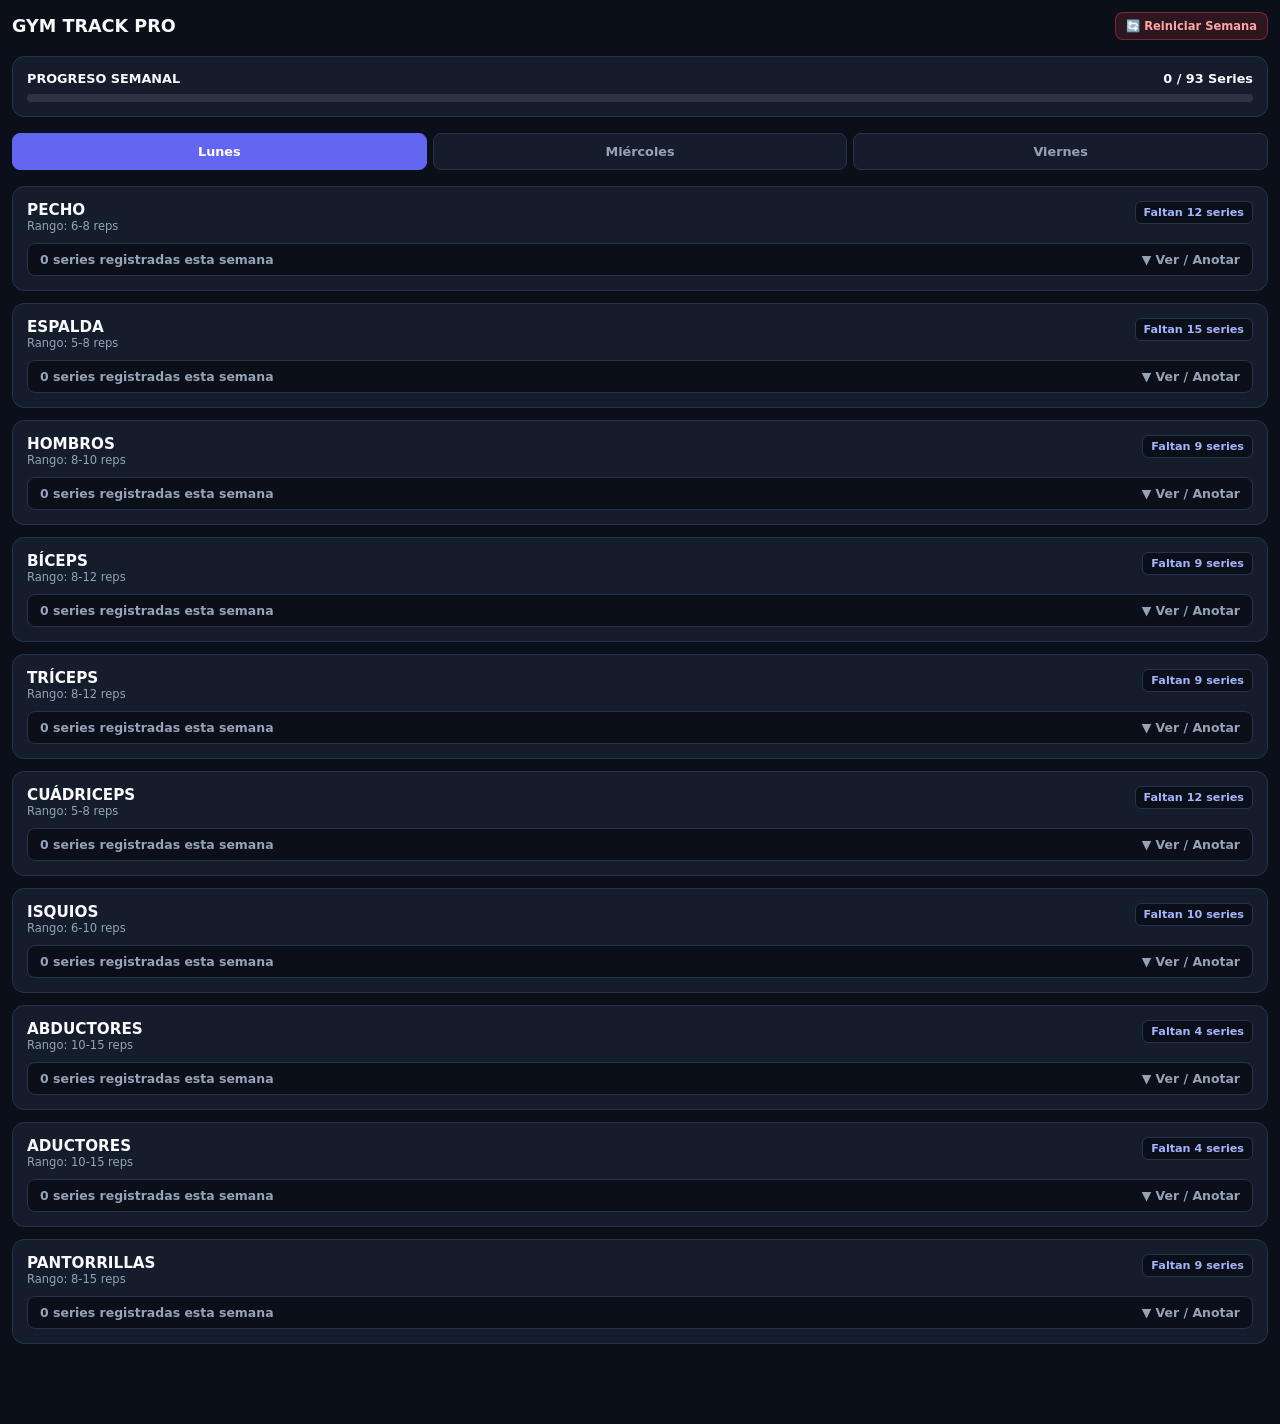
==== commit 8783aef6: "Actualizar index.html" ====
--- a/index.html
+++ b/index.html
@@ -250,6 +250,17 @@
             margin-top: 4px;
         }
 
+        .day-tag-badge {
+            background: rgba(99, 102, 241, 0.2);
+            color: #a5b4fc;
+            padding: 1px 5px;
+            border-radius: 4px;
+            font-size: 0.65rem;
+            font-weight: bold;
+            text-transform: uppercase;
+            margin-right: 4px;
+        }
+
         .advice-tag {
             font-size: 0.65rem;
             font-weight: 700;
@@ -352,11 +363,9 @@
         }
 
         function resetWeek() {
-            if (confirm("¿Comenzar nueva semana? Se limpiarán las repeticiones registradas, pero la memoria de tus pesos quedará guardada para el análisis del Smart Coach.")) {
+            if (confirm("¿Comenzar nueva semana? Se vaciarán las repeticiones de los días, pero tus ejercicios y el historial del Smart Coach se mantendrán intactos.")) {
                 initialConfig.forEach(item => {
-                    store[item.id].lunes = [];
-                    store[item.id].miercoles = [];
-                    store[item.id].viernes = [];
+                    store[item.id] = { lunes: [], miercoles: [], viernes: [] };
                 });
                 saveData();
                 render();
@@ -395,7 +404,6 @@
                     <div>${getSmartAdvice(muscleId, exName)}</div>
                 `;
 
-                // Auto-sugerir el último peso guardado en el campo de entrada
                 if (weightInput && exerciseHistory[exName] && exerciseHistory[exName].length > 0) {
                     const lastWeight = exerciseHistory[exName][exerciseHistory[exName].length - 1].weight;
                     if (!weightInput.value) {
@@ -427,7 +435,7 @@
                 tagClass = 'advice-down';
             }
 
-            const setObj = { exName, reps, weight, tagText, tagClass };
+            const setObj = { exName, reps, weight, tagText, tagClass, day: activeDay };
 
             store[muscleId][activeDay].push(setObj);
 
@@ -439,8 +447,8 @@
             render();
         }
 
-        function removeSet(muscleId, idx) {
-            store[muscleId][activeDay].splice(idx, 1);
+        function removeSet(muscleId, day, idx) {
+            store[muscleId][day].splice(idx, 1);
             saveData();
             render();
         }
@@ -453,8 +461,8 @@
             let grandTotalTarget = 0;
 
             initialConfig.forEach(item => {
-                const daySets = store[item.id][activeDay];
-                const totalDoneWeek = store[item.id].lunes.length + store[item.id].miercoles.length + store[item.id].viernes.length;
+                const daySets = store[item.id][activeDay] || [];
+                const totalDoneWeek = (store[item.id].lunes?.length || 0) + (store[item.id].miercoles?.length || 0) + (store[item.id].viernes?.length || 0);
                 
                 grandTotalDone += totalDoneWeek;
                 grandTotalTarget += item.targetSeries;
@@ -462,13 +470,26 @@
                 const isOpen = !!openAccordions[item.id];
                 const options = item.defaultExercises.map(ex => `<option value="${ex}">${ex}</option>`).join('');
 
-                let setsHTML = daySets.map((s, idx) => `
+                // Juntamos todas las series de la semana (Lunes, Miércoles, Viernes) para mostrarlas agrupadas o ver el historial reciente
+                let allWeekSets = [];
+                ['lunes', 'miercoles', 'viernes'].forEach(d => {
+                    if (store[item.id][d]) {
+                        store[item.id][d].forEach((s, idx) => {
+                            allWeekSets.push({ ...s, originalDay: d, originalIdx: idx });
+                        });
+                    }
+                });
+
+                let setsHTML = allWeekSets.map((s) => `
                     <div class="set-chip">
                         <div>
-                            <div><strong>${s.exName}:</strong> ${s.reps} reps @ ${s.weight}kg</div>
+                            <div>
+                                <span class="day-tag-badge">${s.originalDay}</span>
+                                <strong>${s.exName}:</strong> ${s.reps} reps @ ${s.weight}kg
+                            </div>
                             <span class="advice-tag ${s.tagClass}">${s.tagText}</span>
                         </div>
-                        <button class="btn-del-chip" onclick="removeSet('${item.id}', ${idx})">✕</button>
+                        <button class="btn-del-chip" onclick="removeSet('${item.id}', '${s.originalDay}', ${s.originalIdx})">✕</button>
                     </div>
                 `).join('');
 
@@ -483,8 +504,8 @@
                         <div class="remaining-badge">Faltan ${Math.max(0, item.targetSeries - totalDoneWeek)} series</div>
                     </div>
                     <button class="accordion-trigger" onclick="toggleAccordion('${item.id}')">
-                        <span>${daySets.length} series anotadas hoy</span>
-                        <span>${isOpen ? '▲ Ocultar' : '▼ Anotar'}</span>
+                        <span>${allWeekSets.length} series registradas esta semana</span>
+                        <span>${isOpen ? '▲ Ocultar' : '▼ Ver / Anotar'}</span>
                     </button>
                     <div class="accordion-content ${isOpen ? 'open' : ''}">
                         <div class="input-row">
@@ -496,9 +517,9 @@
                                 <input type="number" id="reps-${item.id}" placeholder="Reps">
                                 <input type="number" id="weight-${item.id}" placeholder="Kg">
                             </div>
-                            <button class="btn-add-set" onclick="addSet('${item.id}', ${item.minReps}, ${item.maxReps})">+ Anotar Serie</button>
+                            <button class="btn-add-set" onclick="addSet('${item.id}', ${item.minReps}, ${item.maxReps})">+ Anotar Serie para (${activeDay.toUpperCase()})</button>
                         </div>
-                        <div>${setsHTML}</div>
+                        <div style="margin-top: 6px;">${setsHTML}</div>
                     </div>
                 `;
                 container.appendChild(card);
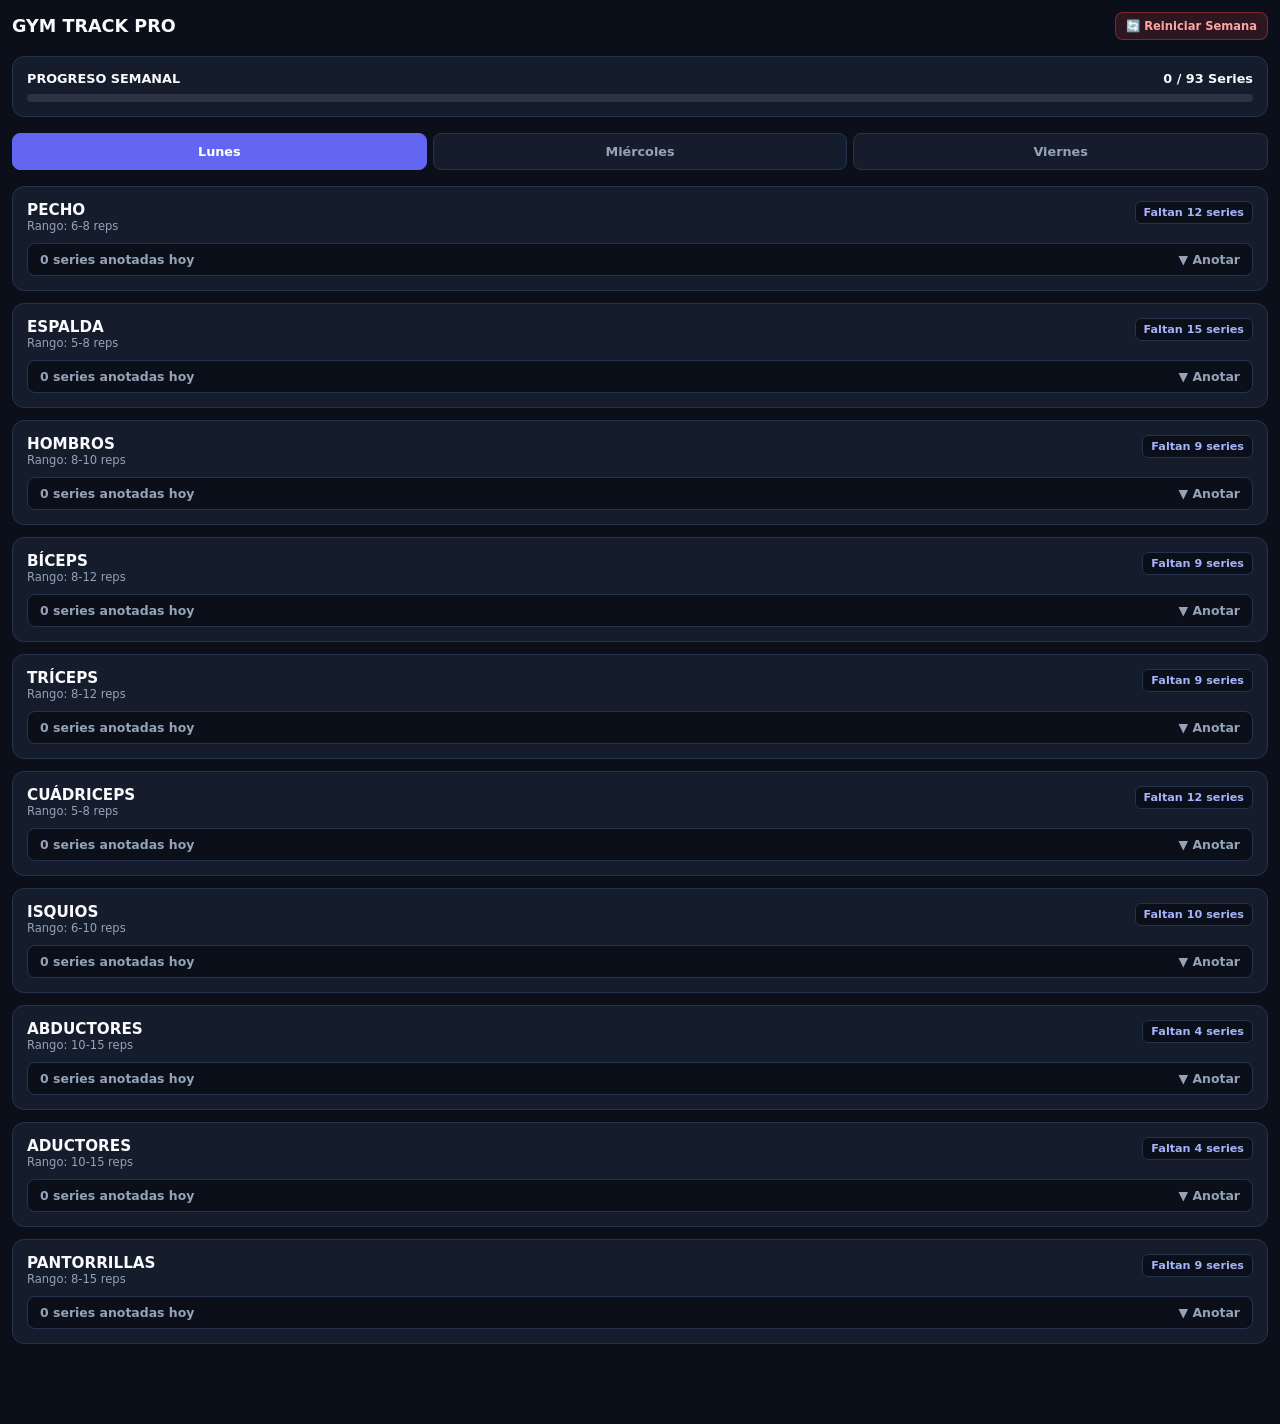
==== commit 4543f5d1: "Actualizar index.html" ====
--- a/index.html
+++ b/index.html
@@ -193,7 +193,7 @@
             border-radius: 8px;
         }
 
-        .select-ex, .input-custom-ex, .input-fields input {
+        .select-ex, .input-fields input {
             width: 100%;
             background: var(--surface);
             border: 1px solid var(--border);
@@ -248,17 +248,6 @@
             align-items: center;
             justify-content: space-between;
             margin-top: 4px;
-        }
-
-        .day-tag-badge {
-            background: rgba(99, 102, 241, 0.2);
-            color: #a5b4fc;
-            padding: 1px 5px;
-            border-radius: 4px;
-            font-size: 0.65rem;
-            font-weight: bold;
-            text-transform: uppercase;
-            margin-right: 4px;
         }
 
         .advice-tag {
@@ -363,9 +352,14 @@
         }
 
         function resetWeek() {
-            if (confirm("¿Comenzar nueva semana? Se vaciarán las repeticiones de los días, pero tus ejercicios y el historial del Smart Coach se mantendrán intactos.")) {
+            if (confirm("¿Reiniciar semana? Se limpiarán únicamente las repeticiones anotadas para empezar a registrar de nuevo, manteniendo tus ejercicios y pesos guardados.")) {
                 initialConfig.forEach(item => {
-                    store[item.id] = { lunes: [], miercoles: [], viernes: [] };
+                    if (store[item.id]) {
+                        // Limpiamos las series de los días pero mantenemos la estructura
+                        store[item.id].lunes = [];
+                        store[item.id].miercoles = [];
+                        store[item.id].viernes = [];
+                    }
                 });
                 saveData();
                 render();
@@ -377,18 +371,21 @@
             const history = exerciseHistory[exName];
 
             if (!history || history.length === 0) {
-                return `💡 <strong>Inicio:</strong> Sin datos previos. Elige un peso para hacer entre <strong>${config.minReps} y ${config.maxReps} reps</strong>.`;
+                return `💡 <strong>Inicio:</strong> Sin registros previos. Apunta a <strong>${config.minReps}-${config.maxReps} reps</strong>.`;
             }
 
             const last = history[history.length - 1];
 
             if (last.reps > config.maxReps) {
                 const sugg = (last.weight > 0) ? (last.weight * 1.05).toFixed(1) : last.weight;
-                return `📊 <strong>Análisis semanal:</strong> Como la semana pasada superaste el objetivo (${last.reps} reps con ${last.weight}kg), te conviene subir a <strong>${sugg}kg</strong> para tu primera serie (${config.minReps}-${config.maxReps} reps).`;
+                let prevText = `Último registro: ${last.reps} reps con ${last.weight}kg.`;
+                return `📊 <strong>Coach (${prevText}):</strong> Superaste el objetivo. Prueba subir a <strong>${sugg}kg</strong> (${config.minReps}-${config.maxReps} reps).`;
             } else if (last.reps < config.minReps) {
-                return `📊 <strong>Análisis semanal:</strong> La semana pasada quedaste exigido (${last.reps} reps con ${last.weight}kg). Te conviene mantener o bajar un poco a <strong>${last.weight}kg</strong> buscando llegar al mínimo de ${config.minReps} reps.`;
+                let prevText = `Último registro: ${last.reps} reps con ${last.weight}kg.`;
+                return `📊 <strong>Coach (${prevText}):</strong> Estuvo pesado. Mantén o baja a <strong>${last.weight}kg</strong> buscando llegar al mínimo.`;
             } else {
-                return `📊 <strong>Análisis semanal:</strong> La semana pasada completaste ${last.reps} reps con ${last.weight}kg. Te conviene empezar hoy con <strong>${last.weight}kg</strong> e intentar sumar 1 rep más.`;
+                let prevText = `Último registro: ${last.reps} reps con ${last.weight}kg.`;
+                return `📊 <strong>Coach (${prevText}):</strong> ¡Rango ideal! Empieza con <strong>${last.weight}kg</strong> e intenta sumar 1 rep más.`;
             }
         }
 
@@ -400,7 +397,7 @@
             if (select && coachBox) {
                 const exName = select.value;
                 coachBox.innerHTML = `
-                    <div class="smart-coach-title">🤖 PLAN DEL SMART COACH:</div>
+                    <div class="smart-coach-title">🤖 VISTA PREVIA / SMART COACH:</div>
                     <div>${getSmartAdvice(muscleId, exName)}</div>
                 `;
 
@@ -435,7 +432,7 @@
                 tagClass = 'advice-down';
             }
 
-            const setObj = { exName, reps, weight, tagText, tagClass, day: activeDay };
+            const setObj = { exName, reps, weight, tagText, tagClass };
 
             store[muscleId][activeDay].push(setObj);
 
@@ -447,8 +444,8 @@
             render();
         }
 
-        function removeSet(muscleId, day, idx) {
-            store[muscleId][day].splice(idx, 1);
+        function removeSet(muscleId, idx) {
+            store[muscleId][activeDay].splice(idx, 1);
             saveData();
             render();
         }
@@ -470,26 +467,13 @@
                 const isOpen = !!openAccordions[item.id];
                 const options = item.defaultExercises.map(ex => `<option value="${ex}">${ex}</option>`).join('');
 
-                // Juntamos todas las series de la semana (Lunes, Miércoles, Viernes) para mostrarlas agrupadas o ver el historial reciente
-                let allWeekSets = [];
-                ['lunes', 'miercoles', 'viernes'].forEach(d => {
-                    if (store[item.id][d]) {
-                        store[item.id][d].forEach((s, idx) => {
-                            allWeekSets.push({ ...s, originalDay: d, originalIdx: idx });
-                        });
-                    }
-                });
-
-                let setsHTML = allWeekSets.map((s) => `
+                let setsHTML = daySets.map((s, idx) => `
                     <div class="set-chip">
                         <div>
-                            <div>
-                                <span class="day-tag-badge">${s.originalDay}</span>
-                                <strong>${s.exName}:</strong> ${s.reps} reps @ ${s.weight}kg
-                            </div>
+                            <div><strong>${s.exName}:</strong> ${s.reps} reps @ ${s.weight}kg</div>
                             <span class="advice-tag ${s.tagClass}">${s.tagText}</span>
                         </div>
-                        <button class="btn-del-chip" onclick="removeSet('${item.id}', '${s.originalDay}', ${s.originalIdx})">✕</button>
+                        <button class="btn-del-chip" onclick="removeSet('${item.id}', ${idx})">✕</button>
                     </div>
                 `).join('');
 
@@ -504,8 +488,8 @@
                         <div class="remaining-badge">Faltan ${Math.max(0, item.targetSeries - totalDoneWeek)} series</div>
                     </div>
                     <button class="accordion-trigger" onclick="toggleAccordion('${item.id}')">
-                        <span>${allWeekSets.length} series registradas esta semana</span>
-                        <span>${isOpen ? '▲ Ocultar' : '▼ Ver / Anotar'}</span>
+                        <span>${daySets.length} series anotadas hoy</span>
+                        <span>${isOpen ? '▲ Ocultar' : '▼ Anotar'}</span>
                     </button>
                     <div class="accordion-content ${isOpen ? 'open' : ''}">
                         <div class="input-row">
@@ -517,9 +501,9 @@
                                 <input type="number" id="reps-${item.id}" placeholder="Reps">
                                 <input type="number" id="weight-${item.id}" placeholder="Kg">
                             </div>
-                            <button class="btn-add-set" onclick="addSet('${item.id}', ${item.minReps}, ${item.maxReps})">+ Anotar Serie para (${activeDay.toUpperCase()})</button>
+                            <button class="btn-add-set" onclick="addSet('${item.id}', ${item.minReps}, ${item.maxReps})">+ Anotar Serie</button>
                         </div>
-                        <div style="margin-top: 6px;">${setsHTML}</div>
+                        <div>${setsHTML}</div>
                     </div>
                 `;
                 container.appendChild(card);
